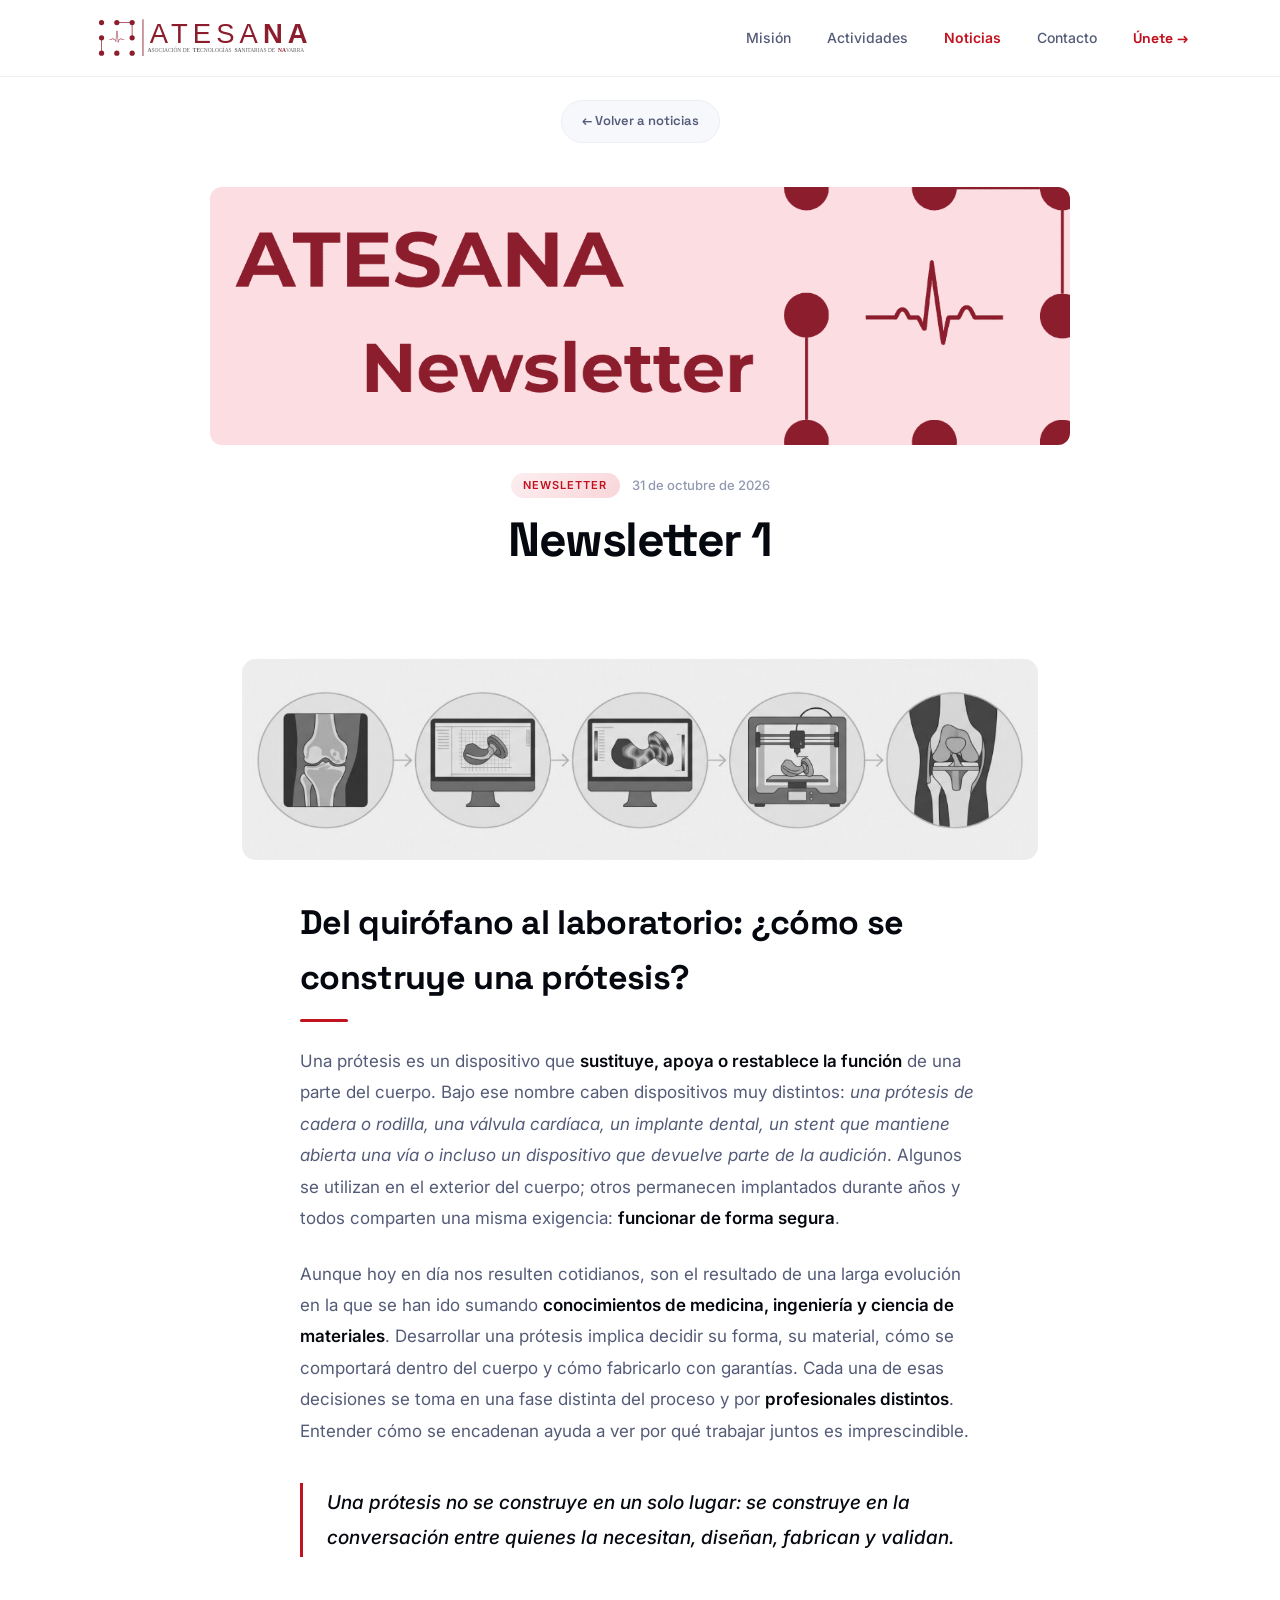
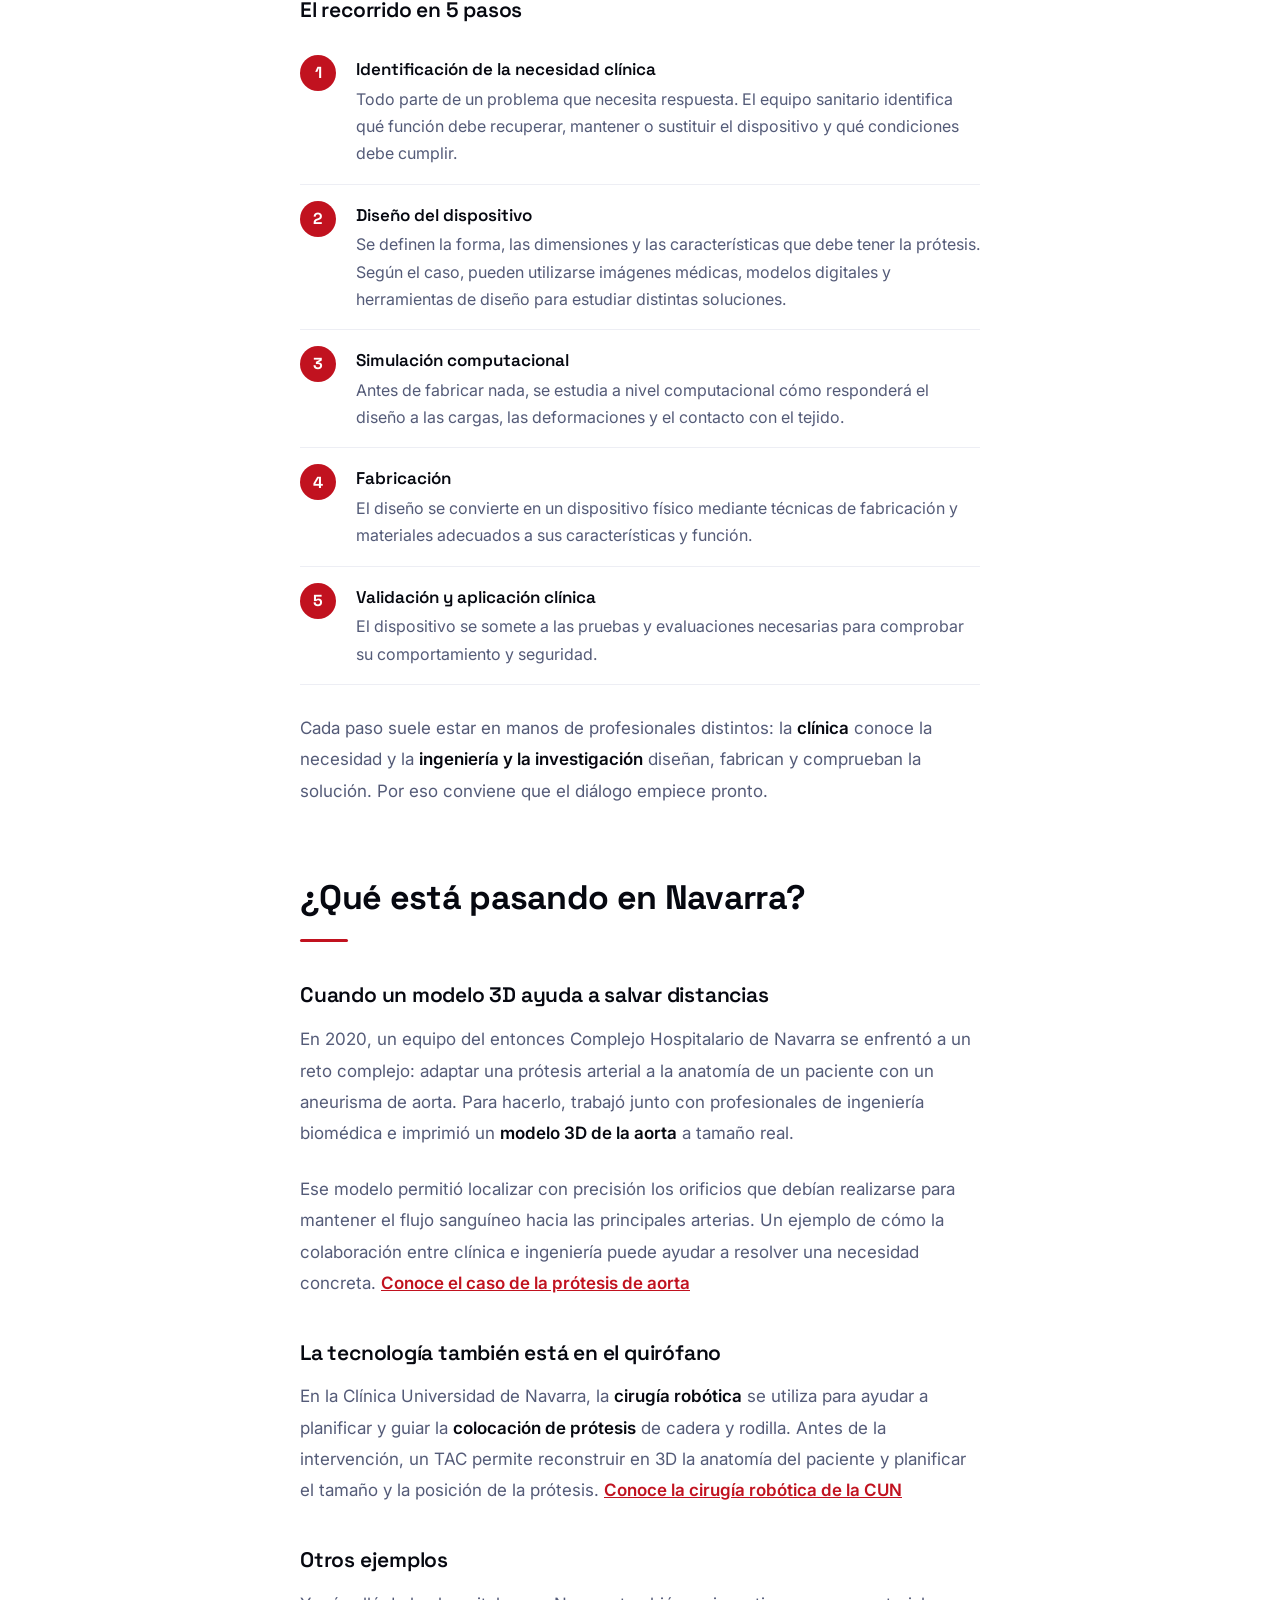
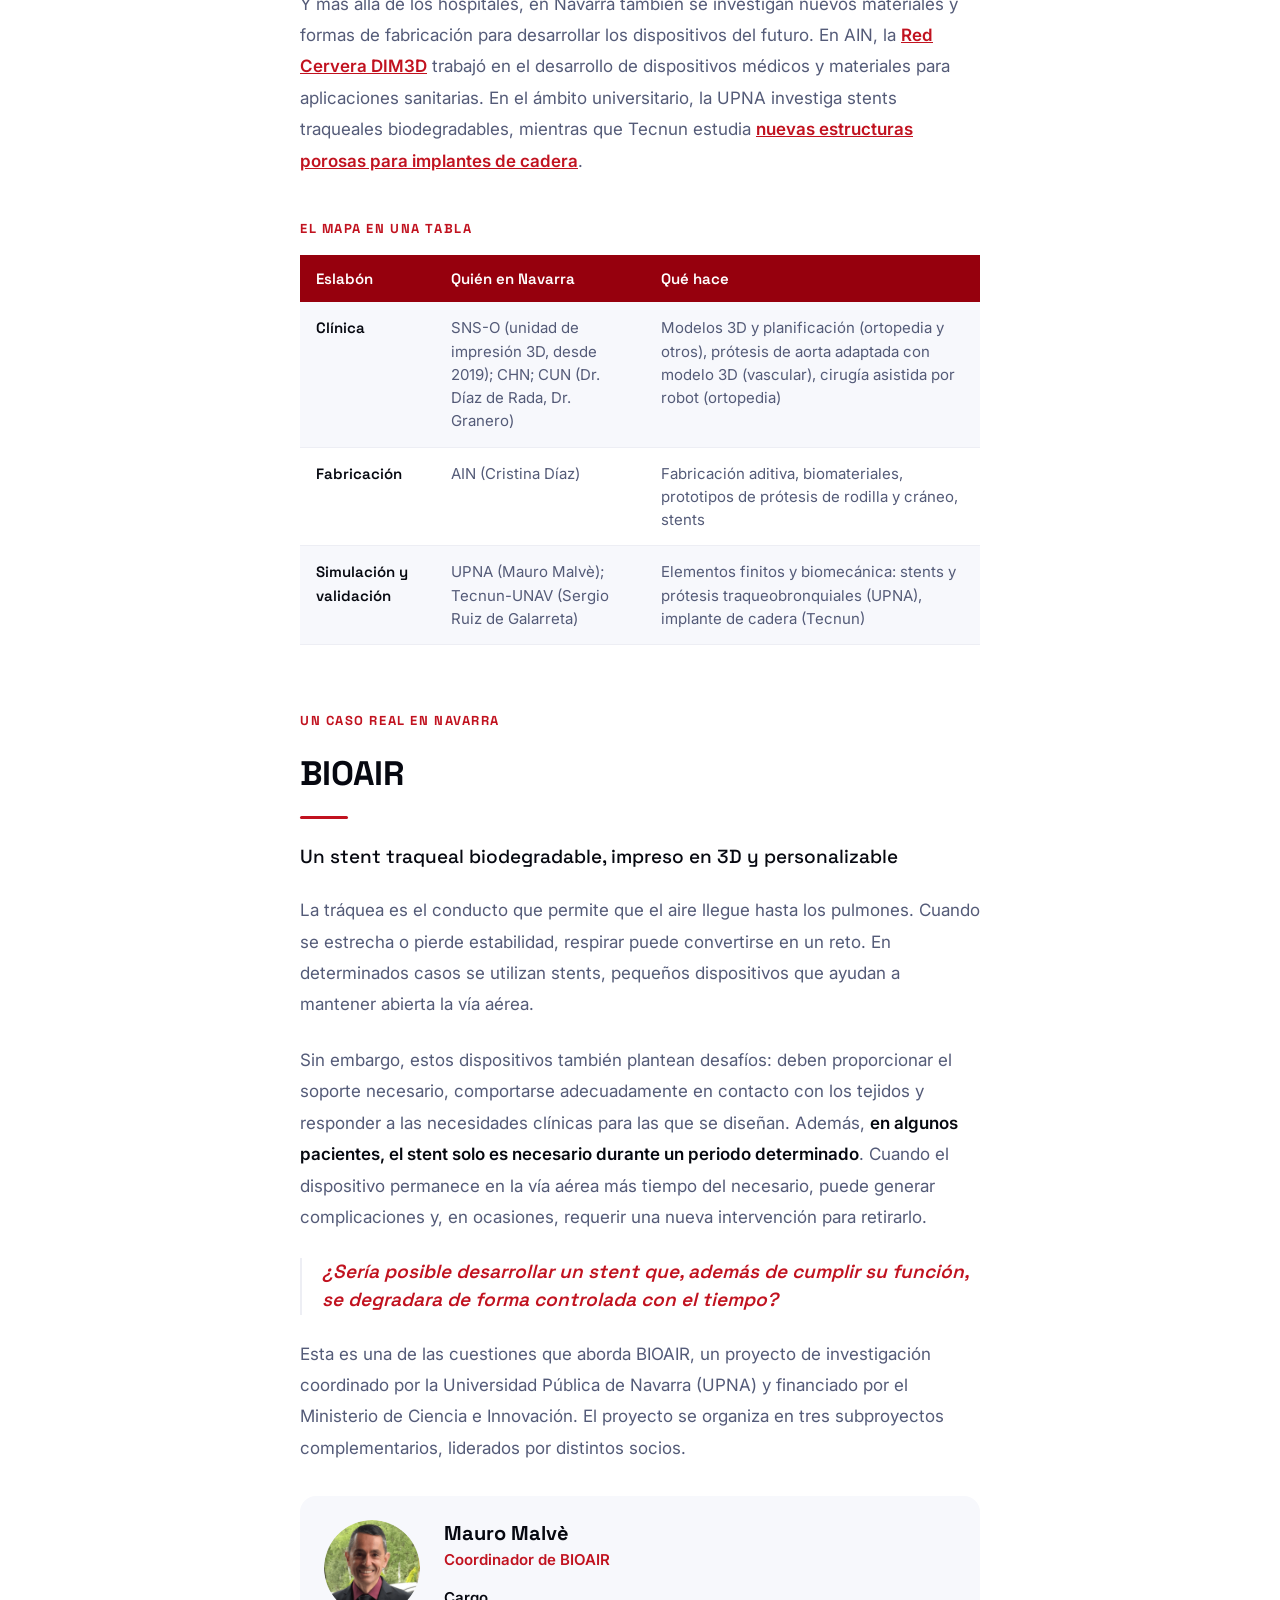
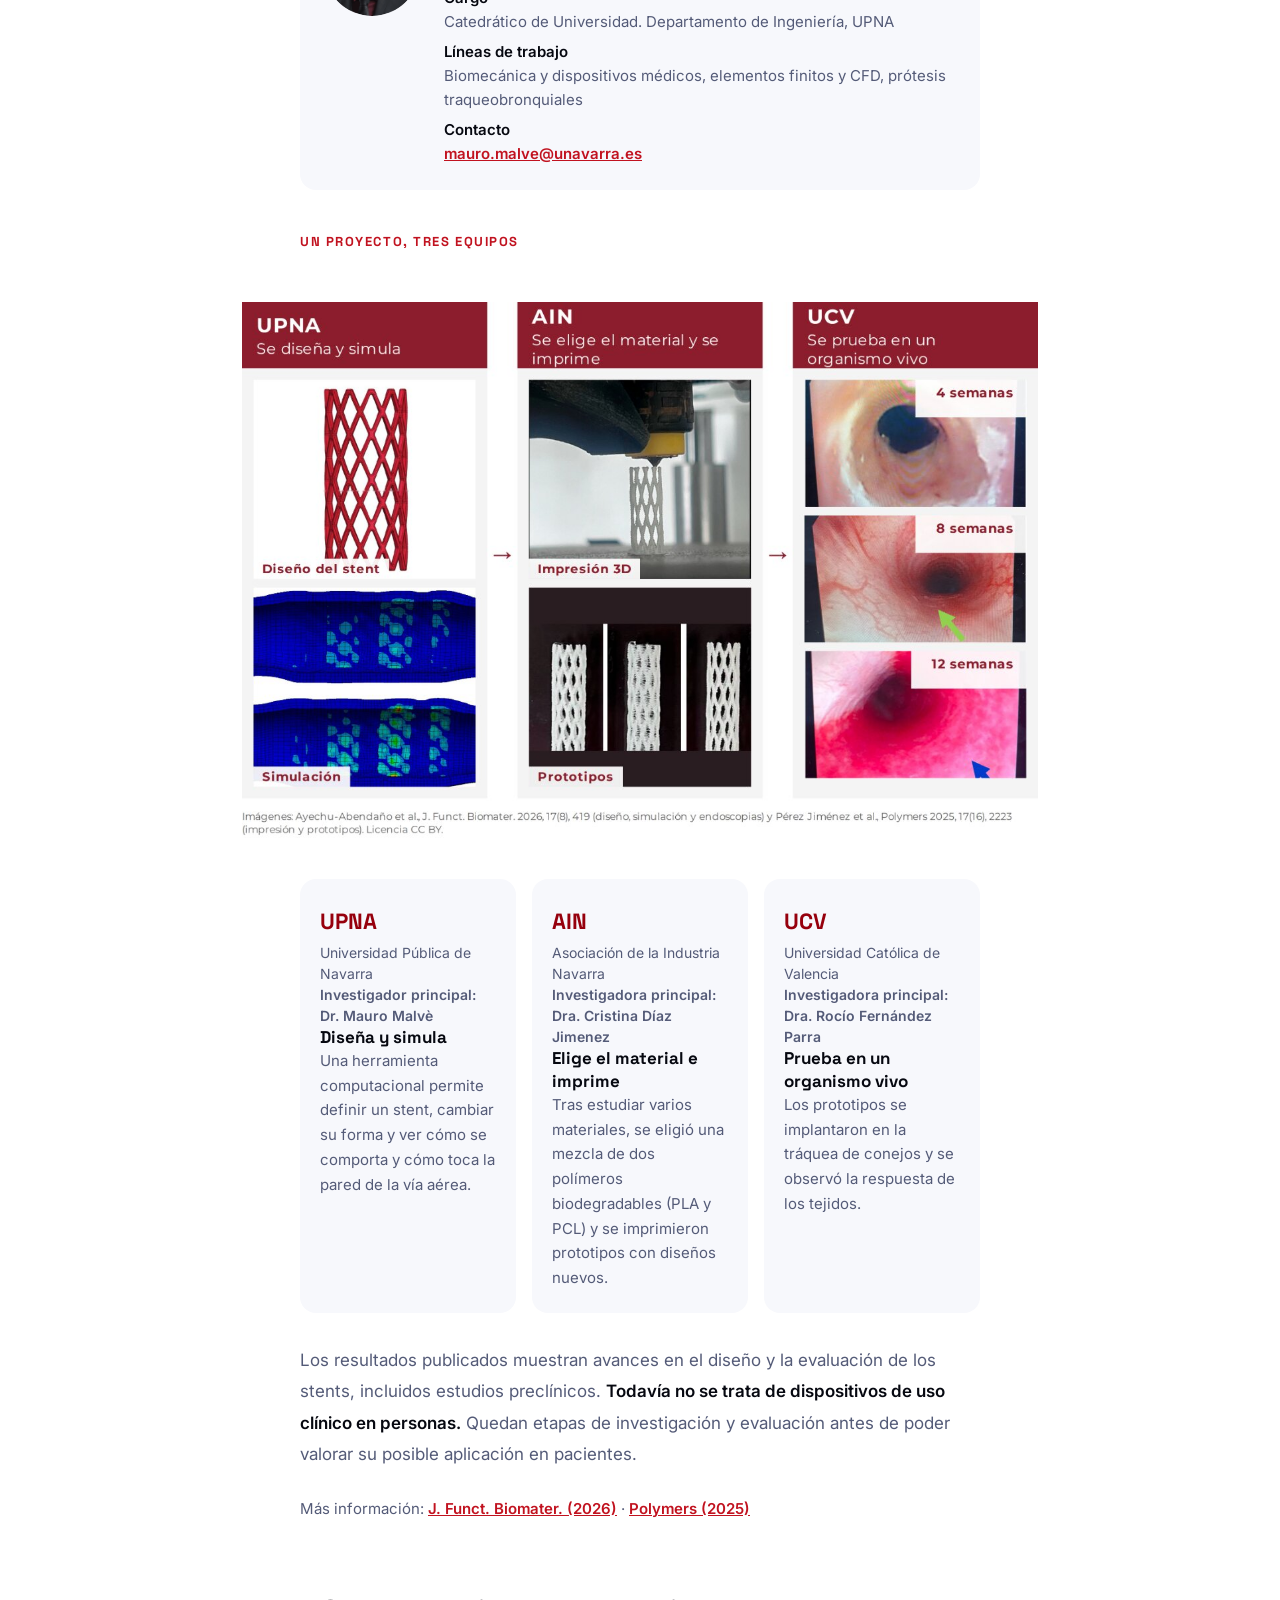
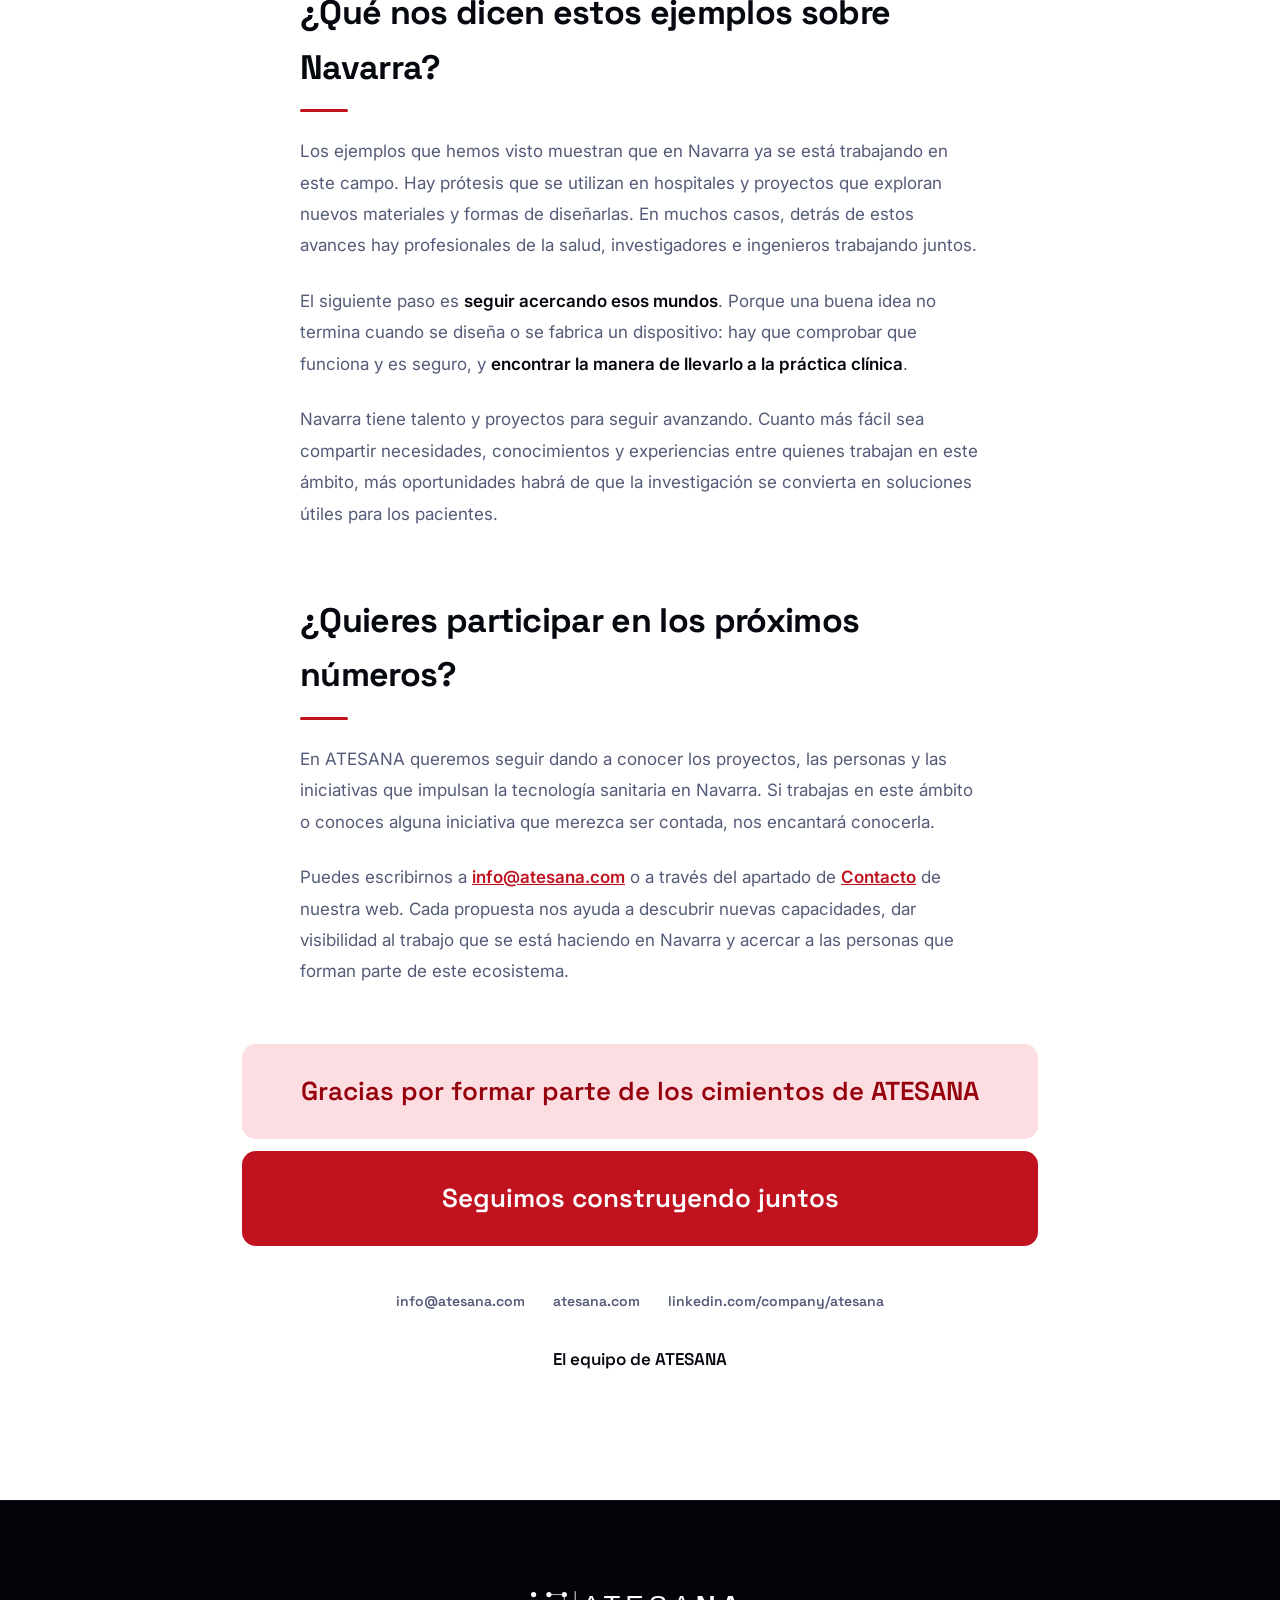
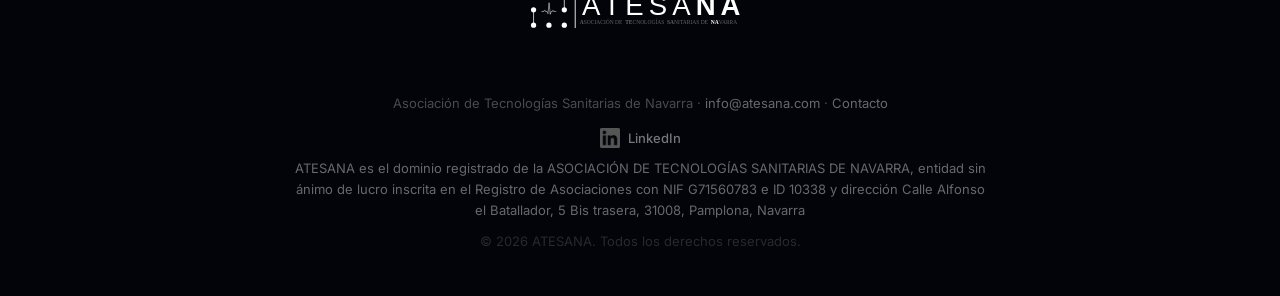
==== noticias/newsletter-1/index.html @ a0d67b40 "Publicar la Newsletter 1 como noticia Maqueta el primer número temático ("Del quirófano al laborator" ====
<!DOCTYPE html>
<html lang="es">
<head>
  <meta charset="UTF-8" />
  <meta name="viewport" content="width=device-width, initial-scale=1.0" />
  <meta name="description" content="Newsletter 1 de ATESANA: del quirófano al laboratorio, cómo se construye una prótesis, qué se está haciendo en Navarra y el caso del proyecto BIOAIR." />
  <title>Newsletter 1 — ATESANA</title>
  <link rel="icon" type="image/svg+xml" href="../../icono.svg" />
  <link rel="stylesheet" href="../../style.css" />
  <link rel="preconnect" href="https://fonts.googleapis.com" />
  <link rel="preconnect" href="https://fonts.gstatic.com" crossorigin />
  <link href="https://fonts.googleapis.com/css2?family=Space+Grotesk:wght@400;500;600;700&family=Inter:wght@400;500&display=swap" rel="stylesheet" />
</head>
<body>

  <!-- NAVBAR -->
  <header class="navbar scrolled" id="navbar">
    <div class="container navbar-inner">
      <a href="../../index.html" class="logo-wrap">
        <img src="../../logo_blanco.svg" alt="ATESANA" class="logo-img logo-white" />
        <img src="../../logo_neutro.svg" alt="ATESANA" class="logo-img logo-dark" />
      </a>
      <nav class="nav-links" id="navLinks">
        <a href="../../index.html#mision">Misión</a>
        <a href="../../index.html#actividades">Actividades</a>
        <a href="../../noticias.html" class="nav-active">Noticias</a>
        <a href="../../contacto.html">Contacto</a>
        <a href="../../index.html#afiliacion" class="btn-nav">Únete →</a>
      </nav>
      <button class="hamburger" id="hamburger" aria-label="Abrir menú">
        <span></span><span></span><span></span>
      </button>
    </div>
  </header>

  <!-- CABECERA -->
  <header class="nl-masthead">
    <div class="container">
      <a href="../../noticias.html" class="article-back reveal">← Volver a noticias</a>
      <img src="cabecera.png" alt="ATESANA Newsletter" class="nl-masthead-img reveal" />
      <div class="article-meta reveal">
        <span class="news-badge">Newsletter</span>
        <span class="article-date">31 de octubre de 2026</span>
      </div>
      <h1 class="nl-title reveal">Newsletter 1</h1>
    </div>
  </header>

  <main class="nl-body">

    <!-- INTRODUCCIÓN -->
    <figure class="nl-figure reveal">
      <img src="recorrido.jpg" alt="Ilustración del recorrido de una prótesis de rodilla: radiografía, diseño, simulación, impresión 3D y prótesis implantada" loading="lazy" />
    </figure>

    <h2 class="nl-h2 reveal">Del quirófano al laboratorio: ¿cómo se construye una prótesis?</h2>
    <p class="reveal">
      Una prótesis es un dispositivo que <strong>sustituye, apoya o restablece la función</strong>
      de una parte del cuerpo. Bajo ese nombre caben dispositivos muy distintos: <em>una prótesis
      de cadera o rodilla, una válvula cardíaca, un implante dental, un stent que mantiene abierta
      una vía o incluso un dispositivo que devuelve parte de la audición</em>. Algunos se utilizan
      en el exterior del cuerpo; otros permanecen implantados durante años y todos comparten una
      misma exigencia: <strong>funcionar de forma segura</strong>.
    </p>
    <p class="reveal">
      Aunque hoy en día nos resulten cotidianos, son el resultado de una larga evolución en la que
      se han ido sumando <strong>conocimientos de medicina, ingeniería y ciencia de
      materiales</strong>. Desarrollar una prótesis implica decidir su forma, su material, cómo se
      comportará dentro del cuerpo y cómo fabricarlo con garantías. Cada una de esas decisiones se
      toma en una fase distinta del proceso y por <strong>profesionales distintos</strong>.
      Entender cómo se encadenan ayuda a ver por qué trabajar juntos es imprescindible.
    </p>
    <blockquote class="reveal">
      <p>
        Una prótesis no se construye en un solo lugar: se construye en la conversación entre
        quienes la necesitan, diseñan, fabrican y validan.
      </p>
    </blockquote>

    <!-- EL RECORRIDO EN 5 PASOS -->
    <h3 class="nl-h3 reveal">El recorrido en 5 pasos</h3>
    <ol class="nl-steps reveal">
      <li>
        <strong>Identificación de la necesidad clínica</strong>
        Todo parte de un problema que necesita respuesta. El equipo sanitario identifica qué
        función debe recuperar, mantener o sustituir el dispositivo y qué condiciones debe cumplir.
      </li>
      <li>
        <strong>Diseño del dispositivo</strong>
        Se definen la forma, las dimensiones y las características que debe tener la prótesis.
        Según el caso, pueden utilizarse imágenes médicas, modelos digitales y herramientas de
        diseño para estudiar distintas soluciones.
      </li>
      <li>
        <strong>Simulación computacional</strong>
        Antes de fabricar nada, se estudia a nivel computacional cómo responderá el diseño a las
        cargas, las deformaciones y el contacto con el tejido.
      </li>
      <li>
        <strong>Fabricación</strong>
        El diseño se convierte en un dispositivo físico mediante técnicas de fabricación y
        materiales adecuados a sus características y función.
      </li>
      <li>
        <strong>Validación y aplicación clínica</strong>
        El dispositivo se somete a las pruebas y evaluaciones necesarias para comprobar su
        comportamiento y seguridad.
      </li>
    </ol>
    <p class="reveal">
      Cada paso suele estar en manos de profesionales distintos: la <strong>clínica</strong> conoce
      la necesidad y la <strong>ingeniería y la investigación</strong> diseñan, fabrican y comprueban
      la solución. Por eso conviene que el diálogo empiece pronto.
    </p>

    <!-- QUÉ ESTÁ PASANDO EN NAVARRA -->
    <h2 class="nl-h2 nl-h2-section reveal">¿Qué está pasando en Navarra?</h2>

    <h3 class="nl-h3 reveal">Cuando un modelo 3D ayuda a salvar distancias</h3>
    <p class="reveal">
      En 2020, un equipo del entonces Complejo Hospitalario de Navarra se enfrentó a un reto
      complejo: adaptar una prótesis arterial a la anatomía de un paciente con un aneurisma de
      aorta. Para hacerlo, trabajó junto con profesionales de ingeniería biomédica e imprimió un
      <strong>modelo 3D de la aorta</strong> a tamaño real.
    </p>
    <p class="reveal">
      Ese modelo permitió localizar con precisión los orificios que debían realizarse para mantener
      el flujo sanguíneo hacia las principales arterias. Un ejemplo de cómo la colaboración entre
      clínica e ingeniería puede ayudar a resolver una necesidad concreta.
      <a href="https://www.navarrainformacion.es/2020/08/11/el-complejo-hospitalario-de-navarra-implanta-con-exito-una-protesis-de-aorta-basada-en-un-modelo-3d/" target="_blank" rel="noopener noreferrer">Conoce el caso de la prótesis de aorta</a>
    </p>

    <h3 class="nl-h3 reveal">La tecnología también está en el quirófano</h3>
    <p class="reveal">
      En la Clínica Universidad de Navarra, la <strong>cirugía robótica</strong> se utiliza para
      ayudar a planificar y guiar la <strong>colocación de prótesis</strong> de cadera y rodilla.
      Antes de la intervención, un TAC permite reconstruir en 3D la anatomía del paciente y
      planificar el tamaño y la posición de la prótesis.
      <a href="https://noticias.cun.es/somos-actualidad/nueva-cirugia-robotica-mejora-seguridad-precision-implantacion-protesis-rodilla-cadera" target="_blank" rel="noopener noreferrer">Conoce la cirugía robótica de la CUN</a>
    </p>

    <h3 class="nl-h3 reveal">Otros ejemplos</h3>
    <p class="reveal">
      Y más allá de los hospitales, en Navarra también se investigan nuevos materiales y formas de
      fabricación para desarrollar los dispositivos del futuro. En AIN, la
      <a href="https://ain.es/archivo-proyectos/red-de-excelencia-en-dispositivos-medicos-invasivos-personalizados-de-ultima-generacion-red-cervera-dim3d/" target="_blank" rel="noopener noreferrer">Red Cervera DIM3D</a>
      trabajó en el desarrollo de dispositivos médicos y materiales para aplicaciones sanitarias.
      En el ámbito universitario, la UPNA investiga stents traqueales biodegradables, mientras que
      Tecnun estudia
      <a href="https://portalcientifico.unav.edu/grupos/22573/detalle" target="_blank" rel="noopener noreferrer">nuevas estructuras porosas para implantes de cadera</a>.
    </p>

    <!-- EL MAPA EN UNA TABLA (era una imagen en el email) -->
    <p class="nl-kicker reveal">El mapa en una tabla</p>
    <div class="nl-table-wrap reveal">
      <table class="nl-table">
        <thead>
          <tr><th>Eslabón</th><th>Quién en Navarra</th><th>Qué hace</th></tr>
        </thead>
        <tbody>
          <tr>
            <th scope="row">Clínica</th>
            <td>SNS-O (unidad de impresión 3D, desde 2019); CHN; CUN (Dr. Díaz de Rada, Dr. Granero)</td>
            <td>Modelos 3D y planificación (ortopedia y otros), prótesis de aorta adaptada con modelo 3D (vascular), cirugía asistida por robot (ortopedia)</td>
          </tr>
          <tr>
            <th scope="row">Fabricación</th>
            <td>AIN (Cristina Díaz)</td>
            <td>Fabricación aditiva, biomateriales, prototipos de prótesis de rodilla y cráneo, stents</td>
          </tr>
          <tr>
            <th scope="row">Simulación y validación</th>
            <td>UPNA (Mauro Malvè); Tecnun-UNAV (Sergio Ruiz de Galarreta)</td>
            <td>Elementos finitos y biomecánica: stents y prótesis traqueobronquiales (UPNA), implante de cadera (Tecnun)</td>
          </tr>
        </tbody>
      </table>
    </div>

    <!-- BIOAIR -->
    <p class="nl-kicker nl-kicker-section reveal">Un caso real en Navarra</p>
    <h2 class="nl-h2 reveal">BIOAIR</h2>
    <p class="nl-lead reveal">Un stent traqueal biodegradable, impreso en 3D y personalizable</p>
    <p class="reveal">
      La tráquea es el conducto que permite que el aire llegue hasta los pulmones. Cuando se
      estrecha o pierde estabilidad, respirar puede convertirse en un reto. En determinados casos
      se utilizan stents, pequeños dispositivos que ayudan a mantener abierta la vía aérea.
    </p>
    <p class="reveal">
      Sin embargo, estos dispositivos también plantean desafíos: deben proporcionar el soporte
      necesario, comportarse adecuadamente en contacto con los tejidos y responder a las
      necesidades clínicas para las que se diseñan. Además, <strong>en algunos pacientes, el stent
      solo es necesario durante un periodo determinado</strong>. Cuando el dispositivo permanece en
      la vía aérea más tiempo del necesario, puede generar complicaciones y, en ocasiones, requerir
      una nueva intervención para retirarlo.
    </p>
    <p class="nl-question reveal">¿Sería posible desarrollar un stent que, además de cumplir su función, se degradara de forma controlada con el tiempo?</p>
    <p class="reveal">
      Esta es una de las cuestiones que aborda BIOAIR, un proyecto de investigación coordinado por
      la Universidad Pública de Navarra (UPNA) y financiado por el Ministerio de Ciencia e
      Innovación. El proyecto se organiza en tres subproyectos complementarios, liderados por
      distintos socios.
    </p>

    <div class="nl-profile reveal">
      <img src="mauro-malve.png" alt="Mauro Malvè" class="nl-profile-img" loading="lazy" />
      <div>
        <p class="nl-profile-name">Mauro Malvè</p>
        <p class="nl-profile-role">Coordinador de BIOAIR</p>
        <dl class="nl-profile-data">
          <dt>Cargo</dt>
          <dd>Catedrático de Universidad. Departamento de Ingeniería, UPNA</dd>
          <dt>Líneas de trabajo</dt>
          <dd>Biomecánica y dispositivos médicos, elementos finitos y CFD, prótesis traqueobronquiales</dd>
          <dt>Contacto</dt>
          <dd><a href="mailto:mauro.malve@unavarra.es">mauro.malve@unavarra.es</a></dd>
        </dl>
      </div>
    </div>

    <p class="nl-kicker reveal">Un proyecto, tres equipos</p>
    <figure class="nl-figure nl-figure-plain reveal">
      <img src="bioair.jpg" alt="Las tres fases de BIOAIR: la UPNA diseña y simula el stent, AIN elige el material y lo imprime en 3D, y la UCV lo prueba en un organismo vivo con endoscopias a las 4, 8 y 12 semanas" loading="lazy" />
    </figure>

    <!-- Las tres tarjetas eran una imagen en el email -->
    <div class="nl-teams reveal">
      <div class="nl-team">
        <p class="nl-team-org">UPNA</p>
        <p class="nl-team-name">Universidad Pública de Navarra</p>
        <p class="nl-team-lead">Investigador principal: Dr. Mauro Malvè</p>
        <p class="nl-team-title">Diseña y simula</p>
        <p class="nl-team-text">Una herramienta computacional permite definir un stent, cambiar su forma y ver cómo se comporta y cómo toca la pared de la vía aérea.</p>
      </div>
      <div class="nl-team">
        <p class="nl-team-org">AIN</p>
        <p class="nl-team-name">Asociación de la Industria Navarra</p>
        <p class="nl-team-lead">Investigadora principal: Dra. Cristina Díaz Jimenez</p>
        <p class="nl-team-title">Elige el material e imprime</p>
        <p class="nl-team-text">Tras estudiar varios materiales, se eligió una mezcla de dos polímeros biodegradables (PLA y PCL) y se imprimieron prototipos con diseños nuevos.</p>
      </div>
      <div class="nl-team">
        <p class="nl-team-org">UCV</p>
        <p class="nl-team-name">Universidad Católica de Valencia</p>
        <p class="nl-team-lead">Investigadora principal: Dra. Rocío Fernández Parra</p>
        <p class="nl-team-title">Prueba en un organismo vivo</p>
        <p class="nl-team-text">Los prototipos se implantaron en la tráquea de conejos y se observó la respuesta de los tejidos.</p>
      </div>
    </div>

    <p class="reveal">
      Los resultados publicados muestran avances en el diseño y la evaluación de los stents,
      incluidos estudios preclínicos. <strong>Todavía no se trata de dispositivos de uso clínico en
      personas.</strong> Quedan etapas de investigación y evaluación antes de poder valorar su
      posible aplicación en pacientes.
    </p>
    <p class="nl-note reveal">
      Más información:
      <a href="https://doi.org/10.3390/jfb17080419" target="_blank" rel="noopener noreferrer">J. Funct. Biomater. (2026)</a> ·
      <a href="https://doi.org/10.3390/polym17162223" target="_blank" rel="noopener noreferrer">Polymers (2025)</a>
    </p>

    <!-- CIERRE -->
    <h2 class="nl-h2 nl-h2-section reveal">¿Qué nos dicen estos ejemplos sobre Navarra?</h2>
    <p class="reveal">
      Los ejemplos que hemos visto muestran que en Navarra ya se está trabajando en este campo. Hay
      prótesis que se utilizan en hospitales y proyectos que exploran nuevos materiales y formas de
      diseñarlas. En muchos casos, detrás de estos avances hay profesionales de la salud,
      investigadores e ingenieros trabajando juntos.
    </p>
    <p class="reveal">
      El siguiente paso es <strong>seguir acercando esos mundos</strong>. Porque una buena idea no
      termina cuando se diseña o se fabrica un dispositivo: hay que comprobar que funciona y es
      seguro, y <strong>encontrar la manera de llevarlo a la práctica clínica</strong>.
    </p>
    <p class="reveal">
      Navarra tiene talento y proyectos para seguir avanzando. Cuanto más fácil sea compartir
      necesidades, conocimientos y experiencias entre quienes trabajan en este ámbito, más
      oportunidades habrá de que la investigación se convierta en soluciones útiles para los
      pacientes.
    </p>

    <h2 class="nl-h2 nl-h2-section reveal">¿Quieres participar en los próximos números?</h2>
    <p class="reveal">
      En ATESANA queremos seguir dando a conocer los proyectos, las personas y las iniciativas que
      impulsan la tecnología sanitaria en Navarra. Si trabajas en este ámbito o conoces alguna
      iniciativa que merezca ser contada, nos encantará conocerla.
    </p>
    <p class="reveal">
      Puedes escribirnos a <a href="mailto:info@atesana.com">info@atesana.com</a> o a través del
      apartado de <a href="../../contacto.html">Contacto</a> de nuestra web. Cada propuesta nos
      ayuda a descubrir nuevas capacidades, dar visibilidad al trabajo que se está haciendo en
      Navarra y acercar a las personas que forman parte de este ecosistema.
    </p>

    <!-- FRANJAS -->
    <div class="nl-band nl-band-soft reveal">
      <p>Gracias por formar parte de los cimientos de ATESANA</p>
    </div>
    <div class="nl-band nl-band-strong reveal">
      <p>Seguimos construyendo juntos</p>
    </div>

    <div class="nl-contact reveal">
      <a href="mailto:info@atesana.com">info@atesana.com</a>
      <a href="../../index.html">atesana.com</a>
      <a href="https://www.linkedin.com/company/atesana/" target="_blank" rel="noopener noreferrer">linkedin.com/company/atesana</a>
    </div>

    <p class="article-signature reveal">El equipo de ATESANA</p>

  </main>

  <!-- FOOTER -->
  <footer class="footer">
    <div class="container footer-inner">
      <img src="../../logo_blanco.svg" alt="ATESANA" class="footer-logo-img" />
      <p>Asociación de Tecnologías Sanitarias de Navarra · <a href="mailto:info@atesana.com">info@atesana.com</a> · <a href="../../contacto.html">Contacto</a></p>
      <a href="https://www.linkedin.com/company/atesana/" target="_blank" rel="noopener noreferrer" class="linkedin-link linkedin-link-footer">
        <img src="../../gray.png" alt="LinkedIn" class="linkedin-logo-img" width="20" height="20" style="width:20px;height:20px;object-fit:contain;flex-shrink:0;" />
        LinkedIn
      </a>
      <p class="footer-legal">ATESANA es el dominio registrado de la ASOCIACIÓN DE TECNOLOGÍAS SANITARIAS DE NAVARRA, entidad sin ánimo de lucro inscrita en el Registro de Asociaciones con NIF G71560783 e ID 10338 y dirección Calle Alfonso el Batallador, 5 Bis trasera, 31008, Pamplona, Navarra</p>
      <p class="footer-copy">© 2026 ATESANA. Todos los derechos reservados.</p>
    </div>
  </footer>

  <script>
    const navbar = document.getElementById('navbar');
    window.addEventListener('scroll', () => {
      navbar.classList.toggle('scrolled', window.scrollY > 60);
      if (window.scrollY <= 60) navbar.classList.add('scrolled');
    });

    const hamburger = document.getElementById('hamburger');
    const navLinks = document.getElementById('navLinks');
    hamburger.addEventListener('click', () => {
      navLinks.classList.toggle('open');
      hamburger.classList.toggle('active');
    });
    navLinks.querySelectorAll('a').forEach(link => {
      link.addEventListener('click', () => {
        navLinks.classList.remove('open');
        hamburger.classList.remove('active');
      });
    });

    const revealObserver = new IntersectionObserver((entries) => {
      entries.forEach(e => { if (e.isIntersecting) e.target.classList.add('visible'); });
    }, { threshold: 0.1 });
    document.querySelectorAll('.reveal').forEach(el => revealObserver.observe(el));
  </script>

</body>
</html>
---- style.css ----
/* ===== Reset ===== */
*, *::before, *::after { box-sizing: border-box; margin: 0; padding: 0; }

:root {
  --blue:      #C1121F;
  --blue-lt:   #FF4558;
  --blue-dk:   #96000D;
  --black:     #060810;
  --gray-50:   #F7F8FC;
  --gray-100:  #EDEEF4;
  --gray-400:  #9299B0;
  --gray-600:  #545B78;
  --white:     #FFFFFF;
  --radius:    16px;
  --font-head: 'Space Grotesk', sans-serif;
  --font-body: 'Inter', sans-serif;
}

html { scroll-behavior: smooth; }
body {
  font-family: var(--font-body);
  color: var(--black);
  background: var(--white);
  line-height: 1.6;
  overflow-x: hidden;
}
.container { max-width: 1160px; margin: 0 auto; padding: 0 32px; }

/* ===== Scroll Reveal ===== */
.reveal {
  opacity: 0;
  transform: translateY(32px);
  transition: opacity .75s cubic-bezier(.16,1,.3,1), transform .75s cubic-bezier(.16,1,.3,1);
}
.reveal.visible { opacity: 1; transform: none; }
.reveal-delay-1 { transition-delay: .12s; }
.reveal-delay-2 { transition-delay: .24s; }
.reveal-delay-3 { transition-delay: .36s; }

/* ===== Buttons ===== */
.btn {
  display: inline-block;
  padding: 15px 34px;
  border-radius: 100px;
  font-family: var(--font-head);
  font-weight: 600;
  font-size: 15px;
  text-decoration: none;
  cursor: pointer;
  transition: all .22s ease;
  white-space: nowrap;
}
.btn-primary {
  background: var(--blue);
  color: var(--white);
  box-shadow: 0 4px 24px rgba(193,18,31,.35);
}
.btn-primary:hover {
  background: var(--blue-dk);
  transform: translateY(-2px);
  box-shadow: 0 8px 32px rgba(193,18,31,.45);
}
.btn-outline-white {
  background: rgba(255,255,255,.12);
  color: var(--white);
  border: 1.5px solid rgba(255,255,255,.3);
  backdrop-filter: blur(8px);
}
.btn-outline-white:hover { background: rgba(255,255,255,.22); transform: translateY(-2px); }
.btn-white {
  background: var(--white);
  color: var(--blue);
  font-size: 17px;
  padding: 18px 44px;
  box-shadow: 0 4px 32px rgba(0,0,0,.15);
}
.btn-white:hover { transform: translateY(-2px); box-shadow: 0 10px 44px rgba(0,0,0,.2); }

/* ===== Navbar ===== */
.navbar {
  position: fixed;
  top: 0; left: 0; right: 0;
  z-index: 100;
  transition: background .35s, box-shadow .35s;
}
.navbar.scrolled {
  background: rgba(255,255,255,.94);
  backdrop-filter: blur(20px);
  box-shadow: 0 1px 0 var(--gray-100);
}
.navbar-inner {
  display: flex;
  align-items: center;
  justify-content: space-between;
  height: 76px;
}

/* Logo con símbolo + nombre + subtítulo */
.logo-wrap {
  display: flex;
  align-items: center;
  gap: 10px;
  text-decoration: none;
}
.logo-symbol {
  color: var(--blue);
  display: flex;
  align-items: center;
  justify-content: center;
  background: rgba(0,87,255,.12);
  border-radius: 8px;
  width: 36px; height: 36px;
  flex-shrink: 0;
  transition: background .3s;
}
.navbar.scrolled .logo-symbol { background: rgba(0,87,255,.1); }
.logo-img {
  height: 130px;
  width: auto;
  object-fit: contain;
  transition: opacity .3s;
}
.logo-white { display: block; }
.logo-dark  { display: none; }
.navbar.scrolled .logo-white { display: none; }
.navbar.scrolled .logo-dark  { display: block; }
.logo-text {
  display: flex;
  flex-direction: column;
  gap: 1px;
}
.logo-name {
  font-family: var(--font-head);
  font-size: 17px;
  font-weight: 700;
  color: var(--white);
  letter-spacing: .08em;
  line-height: 1;
  transition: color .3s;
}
.logo-sub {
  font-family: var(--font-body);
  font-size: 10px;
  font-weight: 400;
  color: rgba(255,255,255,.5);
  letter-spacing: .04em;
  line-height: 1;
  transition: color .3s;
}
.logo-sub b {
  font-weight: 700;
  color: var(--blue-lt);
}
.navbar.scrolled .logo-name { color: var(--black); }
.navbar.scrolled .logo-sub { color: var(--gray-400); }
.navbar.scrolled .logo-sub b { color: var(--blue); }

.nav-links { display: flex; align-items: center; gap: 36px; }
.nav-links a {
  font-size: 14px;
  font-weight: 500;
  color: rgba(255,255,255,.8);
  text-decoration: none;
  transition: color .2s;
}
.nav-links a:hover { color: var(--white); }
.navbar.scrolled .nav-links a { color: var(--gray-600); }
.navbar.scrolled .nav-links a:hover { color: var(--black); }
.btn-nav { color: rgba(255,255,255,.9) !important; font-weight: 700 !important; font-family: var(--font-head) !important; }
.navbar.scrolled .btn-nav { color: var(--blue) !important; }

.hamburger {
  display: none; flex-direction: column; gap: 5px;
  background: none; border: none; cursor: pointer; padding: 4px;
}
.hamburger span {
  display: block; width: 22px; height: 2px;
  background: var(--white); border-radius: 2px; transition: all .25s;
}
.navbar.scrolled .hamburger span { background: var(--black); }
.hamburger.active span:nth-child(1) { transform: translateY(7px) rotate(45deg); }
.hamburger.active span:nth-child(2) { opacity: 0; }
.hamburger.active span:nth-child(3) { transform: translateY(-7px) rotate(-45deg); }

/* ===== HERO ===== */
.hero {
  position: relative;
  height: 100vh;
  min-height: 600px;
  display: flex;
  align-items: center;
  justify-content: center;
  overflow: hidden;
  text-align: center;
  background: #0d0405; /* fallback si el vídeo no carga */
  padding-top: 136px;  /* navbar + margen superior */
  padding-bottom: 120px; /* respiro antes del ticker */
}

/* Video background */
.hero-video-wrap {
  position: absolute;
  inset: 0;
  z-index: 0;
}
.hero-video {
  width: 100%; height: 100%;
  object-fit: cover;
  object-position: center;
}

/* Overlay fuera del wrapper del vídeo, siempre visible */
.hero-overlay {
  position: absolute;
  inset: 0;
  z-index: 1;
  background: linear-gradient(
    180deg,
    rgba(10,4,6,.72) 0%,
    rgba(10,4,6,.55) 50%,
    rgba(10,4,6,.80) 100%
  );
}

/* ECG line decoration */
.hero-ecg-line {
  position: absolute;
  bottom: 80px; left: 0; right: 0;
  z-index: 3;
  height: 80px;
  opacity: .45;
}
.hero-ecg-line svg { width: 100%; height: 100%; }
.ecg-line {
  fill: none;
  stroke: #FF4558;
  stroke-width: 2;
  stroke-linecap: round;
  stroke-linejoin: round;
  filter: drop-shadow(0 0 6px rgba(255,69,88,.8));
}

/* Hero content */
.hero-content {
  position: relative;
  z-index: 4;
  max-width: 860px;
  padding-top: 0;
  padding-bottom: 0;
}
.hero-eyebrow {
  display: inline-block;
  font-size: 11px;
  font-weight: 600;
  letter-spacing: .18em;
  text-transform: uppercase;
  color: rgba(255,255,255,.55);
  margin-bottom: 16px;
}
.hero-title {
  font-family: var(--font-head);
  font-size: clamp(40px, 6vw, 72px);
  font-weight: 700;
  line-height: 1.05;
  letter-spacing: -.03em;
  color: var(--white);
  margin-bottom: 28px;
  display: flex;
  flex-direction: column;
  gap: 4px;
}
.hero-title .line { display: block; }
.hero-title .line-typewriter {
  display: block;
  min-height: 1.05em;
  white-space: nowrap;
}
.hero-title em {
  font-style: normal;
  background: linear-gradient(90deg, #96000D 0%, #C1121F 25%, #FF6B75 50%, #FFB3B8 65%, #C1121F 85%, #96000D 100%);
  -webkit-background-clip: text;
  -webkit-text-fill-color: transparent;
  background-clip: text;
}
.cursor {
  display: inline-block;
  color: #FF4558;
  animation: blink .7s step-end infinite;
  font-weight: 300;
}
@keyframes blink { 0%,100% { opacity: 1; } 50% { opacity: 0; } }

.hero-sub {
  font-size: 18px;
  color: rgba(255,255,255,.65);
  max-width: 560px;
  margin: 0 auto 24px;
  line-height: 1.75;
}
.hero-ctas { display: flex; gap: 16px; justify-content: center; flex-wrap: wrap; }

/* Scroll hint */
.hero-scroll-hint {
  position: absolute;
  bottom: 28px; left: 50%;
  transform: translateX(-50%);
  z-index: 4;
  display: flex;
  flex-direction: column;
  align-items: center;
  gap: 8px;
  color: rgba(255,255,255,.35);
  font-size: 10px;
  font-weight: 600;
  letter-spacing: .15em;
  text-transform: uppercase;
}
.scroll-line {
  width: 1px; height: 40px;
  background: linear-gradient(to bottom, rgba(255,255,255,.35), transparent);
  animation: scrollPulse 2s ease-in-out infinite;
}
@keyframes scrollPulse {
  0%,100% { opacity: .4; transform: scaleY(1); }
  50%      { opacity: 1; transform: scaleY(1.2); }
}

/* ===== Ticker ===== */
.ticker {
  background: var(--black);
  padding: 14px 0;
  overflow: hidden;
  border-top: 1px solid rgba(255,255,255,.06);
  border-bottom: 1px solid rgba(255,255,255,.06);
}
.ticker-track {
  display: flex;
  gap: 32px;
  width: max-content;
  animation: ticker 30s linear infinite;
  white-space: nowrap;
}
.ticker-track span {
  font-family: var(--font-head);
  font-size: 13px;
  font-weight: 500;
  color: rgba(255,255,255,.45);
  letter-spacing: .06em;
  text-transform: uppercase;
}
.ticker-dot {
  color: var(--blue) !important;
  font-weight: 700 !important;
}
@keyframes ticker {
  from { transform: translateX(0); }
  to   { transform: translateX(-50%); }
}

/* ===== Stats ===== */
.stats {
  background: var(--black);
  padding: 72px 0;
}
.stats-inner {
  display: flex;
  align-items: center;
  justify-content: center;
}
.stat { flex: 1; text-align: center; padding: 0 40px; }
.stat-num {
  display: block;
  font-family: var(--font-head);
  font-size: clamp(44px, 5vw, 68px);
  font-weight: 700;
  letter-spacing: -.02em;
  line-height: 1;
  margin-bottom: 10px;
  background: linear-gradient(90deg, var(--white), rgba(255,255,255,.6));
  -webkit-background-clip: text;
  -webkit-text-fill-color: transparent;
  background-clip: text;
}
.stat-label {
  font-size: 13px;
  color: var(--gray-400);
  font-weight: 500;
  letter-spacing: .04em;
}
.stat-divider { width: 1px; height: 64px; background: rgba(255,255,255,.08); flex-shrink: 0; }

/* ===== Misión ===== */
.mision { padding: 130px 0 70px; background: var(--white); }
.mision-inner { max-width: 920px; text-align: center; }
.mision-tag {
  display: inline-block;
  background: var(--gray-50);
  color: var(--gray-600);
  font-size: 11px;
  font-weight: 600;
  letter-spacing: .12em;
  text-transform: uppercase;
  padding: 6px 16px;
  border-radius: 100px;
  border: 1px solid var(--gray-100);
  margin-bottom: 32px;
}
.mision-title {
  font-family: var(--font-head);
  font-size: clamp(36px, 4.5vw, 62px);
  font-weight: 700;
  line-height: 1.1;
  letter-spacing: -.025em;
  margin-bottom: 52px;
}
.gradient-text {
  background: linear-gradient(90deg, var(--blue), var(--blue-lt));
  -webkit-background-clip: text;
  -webkit-text-fill-color: transparent;
  background-clip: text;
}
.mision-cols { display: flex; flex-direction: column; gap: 24px; max-width: 720px; margin: 0 auto; }
.mision-cols p { font-size: 17px; color: var(--gray-600); line-height: 1.85; text-align: left; }
.mision-cols p:first-child { font-size: 20px; font-weight: 600; color: var(--gray-900); }

/* ===== Beneficios ===== */
.beneficios { padding: 70px 0 80px; background: var(--gray-50); position: relative; overflow: hidden; }
.eyebrow {
  display: inline-block;
  font-size: 11px;
  font-weight: 600;
  letter-spacing: .14em;
  text-transform: uppercase;
  color: var(--blue);
  margin-bottom: 16px;
}
.section-head { margin-bottom: 64px; }
.section-head h2 {
  font-family: var(--font-head);
  font-size: clamp(32px, 4vw, 52px);
  font-weight: 700;
  letter-spacing: -.025em;
  line-height: 1.15;
  margin-top: 12px;
}
.cards { display: grid; grid-template-columns: repeat(2, 1fr); gap: 24px; }
.card {
  background: var(--white);
  border: 1px solid var(--gray-100);
  border-radius: var(--radius);
  padding: 44px 40px;
  transition: transform .3s ease, box-shadow .3s ease, border-color .3s ease;
  cursor: default;
}
.card:hover {
  transform: translateY(-8px);
  box-shadow: 0 20px 60px rgba(0,0,0,.09);
  border-color: rgba(0,87,255,.18);
}
.card-icon {
  width: 56px; height: 56px;
  background: linear-gradient(135deg, #FCEEF0, #F9D6D9);
  border-radius: 14px;
  display: flex;
  align-items: center;
  justify-content: center;
  color: var(--blue);
  margin-bottom: 28px;
  transition: transform .3s ease;
}
.card:hover .card-icon { transform: scale(1.1); }
.card h3 {
  font-family: var(--font-head);
  font-size: 20px;
  font-weight: 700;
  margin-bottom: 12px;
  letter-spacing: -.01em;
}
.card p { font-size: 15px; color: var(--gray-600); line-height: 1.75; }

/* ===== CTA ===== */
.cta-section {
  position: relative;
  background: var(--black);
  padding: 80px 0 80px;
  overflow: hidden;
  text-align: center;
}
.cta-deco { position: absolute; inset: 0; pointer-events: none; }
.cta-blob {
  position: absolute;
  width: 800px; height: 800px;
  border-radius: 50%;
  background: radial-gradient(circle, rgba(193,18,31,.3), transparent 65%);
  top: 50%; left: 50%;
  transform: translate(-50%, -50%);
  filter: blur(40px);
}
.cta-inner { position: relative; z-index: 1; max-width: 680px; margin: 0 auto; }
.eyebrow-white { color: rgba(255,255,255,.4) !important; margin-bottom: 20px; }
.cta-inner h2 {
  font-family: var(--font-head);
  font-size: clamp(40px, 5.5vw, 72px);
  font-weight: 700;
  color: var(--white);
  letter-spacing: -.03em;
  line-height: 1.08;
  margin-bottom: 24px;
}
.cta-inner p {
  font-size: 18px;
  color: rgba(255,255,255,.55);
  max-width: 520px;
  margin: 0 auto 52px;
  line-height: 1.75;
}
.cta-note {
  margin-top: 22px;
  font-size: 12px;
  color: rgba(255,255,255,.28);
  letter-spacing: .06em;
  text-transform: uppercase;
}

/* ===== Footer ===== */
.footer {
  background: #03040A;
  padding: 44px 0;
  text-align: center;
  border-top: 1px solid rgba(255,255,255,.05);
}
.footer-inner { display: flex; flex-direction: column; align-items: center; gap: 10px; }
.footer-logo-img { height: 130px; width: auto; margin-bottom: 8px; }
.footer-logo-wrap {
  display: flex; align-items: center; gap: 8px; margin-bottom: 4px;
}
.footer-logo-symbol {
  color: var(--blue);
  display: flex; align-items: center; justify-content: center;
  background: rgba(0,87,255,.15);
  border-radius: 6px;
  width: 28px; height: 28px;
}
.footer-logo-name {
  font-family: var(--font-head);
  font-size: 16px;
  font-weight: 700;
  color: rgba(255,255,255,.85);
  letter-spacing: .08em;
}
.footer p { font-size: 13px; color: rgba(255,255,255,.28); }
.footer p a { color: rgba(255,255,255,.4); text-decoration: none; }
.footer p a:hover { color: rgba(255,255,255,.75); }
.footer-copy { font-size: 12px; color: rgba(255,255,255,.15) !important; }
.footer-legal {
  font-size: 12px;
  color: rgba(255,255,255,.4) !important;
  max-width: 700px;
  line-height: 1.6;
}
.linkedin-link {
  display: inline-flex;
  align-items: center;
  gap: 8px;
  color: rgba(255,255,255,.45);
  text-decoration: none;
  font-size: 13px;
  font-weight: 500;
  transition: color .2s;
}
.linkedin-link:hover { color: var(--white); }
.linkedin-link-footer { margin-top: 4px; }
.linkedin-logo-img { width: 20px; height: 20px; object-fit: contain; display: block; flex-shrink: 0; }

/* ===== Article page ===== */
.article-header {
  padding: 108px 0 48px;
  background: var(--white);
  text-align: center;
  border-bottom: 1px solid var(--gray-100);
}
.article-back {
  display: inline-flex;
  align-items: center;
  gap: 8px;
  font-family: var(--font-head);
  font-size: 13px;
  font-weight: 600;
  color: var(--gray-600);
  text-decoration: none;
  margin-bottom: 36px;
  padding: 10px 20px;
  border-radius: 100px;
  border: 1.5px solid var(--gray-100);
  background: var(--gray-50);
  transition: all .2s;
}
.article-back:hover {
  background: var(--gray-100);
  color: var(--black);
  border-color: var(--gray-400);
  transform: translateX(-3px);
}
.article-meta {
  display: flex;
  align-items: center;
  justify-content: center;
  gap: 12px;
  margin-bottom: 16px;
}
.article-meta .news-badge { margin-bottom: 0; }
.article-date {
  font-size: 13px;
  color: var(--gray-400);
  font-weight: 500;
}
.article-title {
  font-family: var(--font-head);
  font-size: clamp(26px, 3.5vw, 44px);
  font-weight: 700;
  letter-spacing: -.025em;
  line-height: 1.15;
  max-width: 760px;
  margin: 0 auto;
}
.article-hero-img {
  display: block;
  width: 100%;
  max-width: 640px;
  height: auto;
  margin: 32px auto 0;
  border-radius: 12px;
}
.article-body {
  max-width: 680px;
  margin: 0 auto;
  padding: 56px 32px 100px;
}
.article-body p {
  font-size: 17px;
  color: var(--gray-600);
  line-height: 1.85;
  margin-bottom: 24px;
}
.article-body blockquote {
  border-left: 3px solid var(--blue);
  padding: 2px 0 2px 24px;
  margin: 36px 0;
}
.article-body blockquote p {
  font-size: 19px;
  font-style: italic;
  color: var(--black);
  font-weight: 500;
  margin-bottom: 0;
}

/* ===== Nav active link ===== */
.nav-active { color: var(--blue) !important; font-weight: 600 !important; }
.navbar:not(.scrolled) .nav-active { color: var(--white) !important; opacity: 1; }

/* ===== Page header (noticias.html) ===== */
.page-header {
  padding: 108px 0 32px;
  background: var(--white);
  text-align: center;
}
.page-header .mision-tag { margin-bottom: 8px; }
.page-header-title {
  font-family: var(--font-head);
  font-size: clamp(28px, 3.5vw, 44px);
  font-weight: 700;
  letter-spacing: -.03em;
  line-height: 1.05;
  margin: 10px 0 12px;
}
.page-header-sub {
  font-size: 15px;
  color: var(--gray-400);
  max-width: 560px;
  margin: 0 auto;
  line-height: 1.65;
  text-wrap: balance;
}

/* ===== News section ===== */
.news-section {
  padding: 0 0 80px;
  background: var(--gray-50);
}
.news-grid {
  display: grid;
  grid-template-columns: repeat(3, 1fr);
  gap: 24px;
}
.news-empty {
  text-align: center;
  color: var(--gray-400);
  font-size: 16px;
  padding: 80px 0;
  line-height: 1.75;
}

/* ===== News card ===== */
.news-card {
  background: var(--white);
  border: 1px solid var(--gray-100);
  border-radius: var(--radius);
  overflow: hidden;
  display: flex;
  flex-direction: column;
  transition: transform .3s ease, box-shadow .3s ease, border-color .3s ease;
}
.news-card:hover {
  transform: translateY(-6px);
  box-shadow: 0 16px 48px rgba(0,0,0,.09);
  border-color: rgba(193,18,31,.15);
}
.news-card-img {
  width: 100%;
  aspect-ratio: 16/9;
  overflow: hidden;
  background: var(--gray-100);
}
.news-card-img img {
  width: 100%;
  height: 100%;
  object-fit: cover;
  transition: transform .4s ease;
}
.news-card:hover .news-card-img img { transform: scale(1.04); }
.news-card-body {
  padding: 28px 28px 32px;
  display: flex;
  flex-direction: column;
  flex: 1;
}
.news-badge {
  display: inline-block;
  background: linear-gradient(135deg, #FCEEF0, #F9D6D9);
  color: var(--blue);
  font-size: 11px;
  font-weight: 600;
  letter-spacing: .1em;
  text-transform: uppercase;
  padding: 4px 12px;
  border-radius: 100px;
  margin-bottom: 14px;
  width: fit-content;
}
.news-card-title {
  font-family: var(--font-head);
  font-size: 18px;
  font-weight: 700;
  letter-spacing: -.01em;
  line-height: 1.35;
  margin-bottom: 10px;
}
.news-card-date {
  display: block;
  font-size: 12px;
  color: var(--gray-400);
  font-weight: 500;
  letter-spacing: .04em;
  margin-bottom: 14px;
}
.news-card-summary {
  font-size: 14px;
  color: var(--gray-600);
  line-height: 1.75;
  flex: 1;
  margin-bottom: 20px;
}
.news-card-link {
  display: inline-block;
  font-family: var(--font-head);
  font-size: 13px;
  font-weight: 700;
  color: var(--blue);
  text-decoration: none;
  transition: color .2s, gap .2s;
  margin-top: auto;
}
.news-card-link:hover { color: var(--blue-dk); }

/* ===== Formulario de contacto ===== */
.sr-only {
  position: absolute;
  width: 1px; height: 1px;
  padding: 0; margin: -1px;
  overflow: hidden;
  clip-path: inset(50%);
  white-space: nowrap;
  border: 0;
}

.contacto-section { padding: 60px 0 100px; background: var(--gray-50); }
.form-card {
  max-width: 640px;
  margin: 0 auto;
  background: var(--white);
  border: 1px solid var(--gray-100);
  border-radius: var(--radius);
  padding: 44px 40px;
  box-shadow: 0 4px 28px rgba(6,8,16,.05);
}

/* Chips de motivo */
.chips { border: 0; margin-bottom: 32px; }
.chips legend {
  font-family: var(--font-head);
  font-size: 13px;
  font-weight: 700;
  letter-spacing: .04em;
  text-transform: uppercase;
  color: var(--gray-400);
  margin-bottom: 14px;
  padding: 0;
}
.chips-list { display: flex; flex-wrap: wrap; gap: 10px; }
.chip-label {
  display: inline-block;
  padding: 10px 20px;
  border-radius: 100px;
  border: 1.5px solid var(--gray-100);
  background: var(--white);
  font-family: var(--font-head);
  font-size: 14px;
  font-weight: 600;
  color: var(--gray-600);
  cursor: pointer;
  transition: all .2s ease;
  user-select: none;
}
.chip-label:hover { border-color: var(--gray-400); color: var(--black); }
.chip input:checked + .chip-label {
  background: var(--blue);
  border-color: var(--blue);
  color: var(--white);
  box-shadow: 0 4px 18px rgba(193,18,31,.28);
}
.chip input:focus-visible + .chip-label {
  outline: 2px solid var(--blue);
  outline-offset: 2px;
}

/* Campos */
.field { margin-bottom: 20px; }
.field-row { display: grid; grid-template-columns: 1fr 1fr; gap: 16px; margin-bottom: 20px; }
.field-row .field { margin-bottom: 0; }
.field label {
  display: block;
  font-family: var(--font-head);
  font-size: 13px;
  font-weight: 600;
  letter-spacing: .03em;
  color: var(--black);
  margin-bottom: 8px;
}
.field-optional { color: var(--gray-400); font-weight: 400; }
.field input,
.field textarea {
  width: 100%;
  padding: 13px 16px;
  border: 1.5px solid var(--gray-100);
  border-radius: 12px;
  background: var(--white);
  font-family: var(--font-body);
  font-size: 15px;
  color: var(--black);
  transition: border-color .2s ease, box-shadow .2s ease;
}
.field input::placeholder,
.field textarea::placeholder { color: var(--gray-400); }
.field input:focus,
.field textarea:focus {
  outline: none;
  border-color: var(--blue);
  box-shadow: 0 0 0 4px rgba(193,18,31,.12);
}
.field textarea { resize: vertical; min-height: 150px; line-height: 1.7; }

/* Checkbox de privacidad */
.field-check { display: flex; gap: 12px; align-items: flex-start; margin: 26px 0 28px; }
.field-check input {
  flex-shrink: 0;
  width: 18px; height: 18px;
  margin-top: 2px;
  accent-color: var(--blue);
  cursor: pointer;
}
.field-check label { font-size: 13px; color: var(--gray-600); line-height: 1.65; cursor: pointer; }
.field-check label a { color: var(--blue); text-decoration: none; }
.field-check label a:hover { text-decoration: underline; }

.form-submit { width: 100%; border: none; font-size: 16px; }
.form-submit:disabled { opacity: .6; cursor: not-allowed; transform: none; }

.form-status { margin-top: 18px; font-size: 14px; line-height: 1.6; text-align: center; }
.form-status:empty { display: none; }
.form-status.is-error { color: var(--blue); }
.form-status.is-error a { color: var(--blue); font-weight: 600; }

/* Confirmación de envío */
.form-success { text-align: center; padding: 20px 0; }
.form-success-icon {
  width: 60px; height: 60px;
  margin: 0 auto 20px;
  display: flex; align-items: center; justify-content: center;
  border-radius: 50%;
  background: rgba(193,18,31,.08);
  color: var(--blue);
}
.form-success h2 {
  font-family: var(--font-head);
  font-size: 24px;
  font-weight: 700;
  letter-spacing: -.02em;
  margin-bottom: 10px;
}
.form-success p { font-size: 15px; color: var(--gray-600); line-height: 1.75; }

.form-alt { text-align: center; font-size: 14px; color: var(--gray-400); margin-top: 28px; }
.form-alt a { color: var(--blue); text-decoration: none; font-weight: 600; }
.form-alt a:hover { text-decoration: underline; }

/* ===== Newsletter (noticias/newsletter-0) ===== */
.nl-masthead {
  padding: 100px 0 0;
  background: var(--white);
  text-align: center;
}
.nl-masthead-img {
  display: block;
  width: 100%;
  max-width: 860px;
  height: auto;
  margin: 8px auto 28px;
  border-radius: 12px;
}
.nl-title {
  font-family: var(--font-head);
  font-size: clamp(30px, 4vw, 48px);
  font-weight: 700;
  letter-spacing: -.03em;
  line-height: 1.1;
}

.nl-body {
  max-width: 860px;
  margin: 0 auto;
  padding: 44px 32px 100px;
}
/* El texto se queda en medida de lectura; las fotos ocupan todo el ancho */
.nl-body p,
.nl-body h2,
.nl-body ul,
.nl-body blockquote {
  max-width: 680px;
  margin-left: auto;
  margin-right: auto;
}
.nl-body p {
  font-size: 17px;
  color: var(--gray-600);
  line-height: 1.85;
  margin-bottom: 24px;
}
.nl-body p strong { color: var(--black); font-weight: 600; }
.nl-body a { color: var(--blue); font-weight: 600; }

.nl-h2 {
  font-family: var(--font-head);
  font-size: clamp(24px, 3vw, 34px);
  font-weight: 700;
  letter-spacing: -.02em;
  color: var(--black);
  margin: 16px 0 24px;
}
.nl-h2::after {
  content: "";
  display: block;
  width: 48px;
  height: 3px;
  margin-top: 14px;
  border-radius: 2px;
  background: var(--blue);
}

.nl-body blockquote {
  border-left: 3px solid var(--blue);
  padding: 2px 0 2px 24px;
  margin: 36px auto;
}
.nl-body blockquote p {
  font-size: 19px;
  font-style: italic;
  color: var(--black);
  font-weight: 500;
  margin-bottom: 0;
}

/* Preguntas destacadas que puntúan el texto */
.nl-question {
  font-family: var(--font-head);
  font-size: 19px !important;
  font-weight: 600;
  font-style: italic;
  color: var(--blue) !important;
  line-height: 1.5 !important;
  padding-left: 20px;
  border-left: 2px solid var(--gray-100);
}

.nl-questions { list-style: none; margin-bottom: 28px; }
.nl-questions li {
  position: relative;
  font-size: 17px;
  color: var(--gray-600);
  line-height: 1.7;
  padding: 12px 0 12px 32px;
  border-bottom: 1px solid var(--gray-100);
}
.nl-questions li::before {
  content: "→";
  position: absolute;
  left: 4px;
  color: var(--blue);
  font-weight: 700;
}

/* Fotos a ancho completo, en blanco y negro como en el original */
.nl-figure { margin: 48px 0 36px; }
.nl-figure img {
  display: block;
  width: 100%;
  height: auto;
  border-radius: 14px;
}

/* Franjas de cierre (eran PNG en el Canva, aquí son texto real) */
.nl-band {
  max-width: 860px;
  margin: 0 auto;
  padding: 30px 32px;
  text-align: center;
  border-radius: 14px;
}
.nl-band p {
  margin: 0 !important;
  max-width: none;
  font-family: var(--font-head);
  font-size: clamp(19px, 2.4vw, 26px);
  font-weight: 600;
  line-height: 1.35;
}
.nl-band-soft { background: #FCDEE2; margin-top: 56px; }
.nl-band-soft p { color: var(--blue-dk) !important; }
.nl-band-strong { background: var(--blue); margin-top: 12px; }
.nl-band-strong p { color: var(--white) !important; }

.nl-contact {
  display: flex;
  flex-wrap: wrap;
  justify-content: center;
  gap: 10px 28px;
  margin-top: 44px;
}
.nl-contact a {
  font-family: var(--font-head);
  font-size: 14px;
  font-weight: 600;
  color: var(--gray-600);
  text-decoration: none;
  transition: color .2s;
}
.nl-contact a:hover { color: var(--blue); }

/* ===== Newsletter 1: bloques añadidos ===== */
.nl-body h3,
.nl-body ol,
.nl-body dl,
.nl-table-wrap,
.nl-profile,
.nl-teams {
  max-width: 680px;
  margin-left: auto;
  margin-right: auto;
}
.nl-h2-section { margin-top: 64px; }
.nl-h3 {
  font-family: var(--font-head);
  font-size: 21px;
  font-weight: 600;
  letter-spacing: -.01em;
  color: var(--black);
  margin-top: 36px;
  margin-bottom: 12px;
}

/* Etiqueta en versalitas que abre un bloque */
.nl-kicker {
  font-family: var(--font-head);
  font-size: 13px !important;
  font-weight: 700;
  letter-spacing: .12em;
  text-transform: uppercase;
  color: var(--blue) !important;
  margin-top: 40px;
  margin-bottom: 14px !important;
}
.nl-kicker-section { margin-top: 64px; }
.nl-kicker + .nl-h2 { margin-top: 0; }
.nl-lead {
  font-family: var(--font-head);
  font-size: 19px !important;
  font-weight: 500;
  color: var(--black) !important;
  line-height: 1.5 !important;
}
.nl-note { font-size: 15px !important; }

.nl-steps {
  list-style: none;
  counter-reset: paso;
  margin-bottom: 28px;
}
.nl-steps li {
  counter-increment: paso;
  position: relative;
  font-size: 16px;
  color: var(--gray-600);
  line-height: 1.7;
  padding: 16px 0 16px 56px;
  border-bottom: 1px solid var(--gray-100);
}
.nl-steps li::before {
  content: counter(paso);
  position: absolute;
  left: 0;
  top: 16px;
  width: 36px;
  height: 36px;
  border-radius: 50%;
  background: var(--blue);
  color: var(--white);
  font-family: var(--font-head);
  font-weight: 700;
  display: flex;
  align-items: center;
  justify-content: center;
}
.nl-steps li strong {
  display: block;
  font-family: var(--font-head);
  font-size: 17px;
  font-weight: 600;
  color: var(--black);
  margin-bottom: 2px;
}

/* La tabla era una imagen en el email; aquí es una tabla real */
.nl-table-wrap { overflow-x: auto; margin-bottom: 28px; }
.nl-table {
  width: 100%;
  border-collapse: collapse;
  font-size: 15px;
  line-height: 1.55;
  color: var(--gray-600);
}
.nl-table thead th {
  background: var(--blue-dk);
  color: var(--white);
  font-family: var(--font-head);
  font-weight: 600;
  text-align: left;
  padding: 12px 16px;
}
.nl-table td,
.nl-table tbody th {
  padding: 14px 16px;
  vertical-align: top;
  border-bottom: 1px solid var(--gray-100);
}
.nl-table tbody tr:nth-child(odd) { background: var(--gray-50); }
.nl-table tbody th {
  font-family: var(--font-head);
  font-weight: 600;
  color: var(--black);
  text-align: left;
}

.nl-figure-plain img { border-radius: 0; }

.nl-profile {
  display: flex;
  gap: 24px;
  align-items: flex-start;
  background: var(--gray-50);
  border-radius: var(--radius);
  padding: 24px;
  margin-top: 32px;
  margin-bottom: 40px;
}
.nl-profile-img {
  width: 96px;
  height: 96px;
  border-radius: 50%;
  flex-shrink: 0;
}
.nl-profile p { margin: 0 !important; }
.nl-profile-name {
  font-family: var(--font-head);
  font-size: 20px !important;
  font-weight: 700;
  color: var(--black) !important;
  line-height: 1.3 !important;
}
.nl-profile-role {
  font-size: 15px !important;
  color: var(--blue) !important;
  font-weight: 600;
}
.nl-profile-data {
  margin-top: 12px !important;
  font-size: 15px;
  line-height: 1.6;
  color: var(--gray-600);
}
.nl-profile-data dt { font-weight: 600; color: var(--black); margin-top: 6px; }

.nl-teams {
  display: grid;
  grid-template-columns: repeat(3, 1fr);
  gap: 16px;
  margin-bottom: 32px;
}
.nl-team {
  background: var(--gray-50);
  border-radius: var(--radius);
  padding: 22px 20px;
}
.nl-team p { margin: 0 !important; }
.nl-team-org {
  font-family: var(--font-head);
  font-size: 22px !important;
  font-weight: 700;
  color: var(--blue-dk) !important;
}
.nl-team-name { font-size: 14px !important; line-height: 1.5 !important; }
.nl-team-lead {
  font-size: 14px !important;
  font-weight: 600;
  line-height: 1.5 !important;
  margin-top: 12px !important;
}
.nl-team-title {
  font-family: var(--font-head);
  font-size: 17px !important;
  font-weight: 700;
  color: var(--black) !important;
  line-height: 1.35 !important;
  margin-top: 16px !important;
}
.nl-team-text { font-size: 15px !important; line-height: 1.65 !important; margin-top: 6px !important; }

.article-signature {
  font-family: var(--font-head);
  font-weight: 600;
  color: var(--black) !important;
  text-align: center;
  margin-top: 32px;
}

/* ===== Responsive ===== */
@media (max-width: 900px) {
  .mision-cols { gap: 20px; }
  .cards { grid-template-columns: 1fr; }
  .news-grid { grid-template-columns: repeat(2, 1fr); }
}
@media (max-width: 640px) {
  .hamburger { display: flex; }
  .nav-links {
    display: none; flex-direction: column; gap: 0;
    position: fixed;
    top: 72px; left: 0; right: 0;
    background: rgba(255,255,255,.97);
    backdrop-filter: blur(20px);
    padding: 16px 32px 32px;
    box-shadow: 0 16px 40px rgba(0,0,0,.12);
    border-bottom: 1px solid var(--gray-100);
  }
  .nav-links.open { display: flex; }
  .nav-links a { color: var(--gray-600) !important; padding: 14px 0; border-bottom: 1px solid var(--gray-100); font-size: 16px; }
  .btn-nav { color: var(--blue) !important; }
  .stats-inner { flex-direction: column; gap: 44px; }
  .stat-divider { width: 60px; height: 1px; }
  .hero-ecg-line { bottom: 60px; }
  .mision, .beneficios, .cta-section { padding: 80px 0; }
  .news-grid { grid-template-columns: 1fr; }
  .page-header { padding: 120px 0 48px; }
  .container { padding: 0 20px; }
  .card { padding: 32px 28px; }
  .contacto-section { padding: 40px 0 70px; }
  .form-card { padding: 32px 24px; }
  .field-row { grid-template-columns: 1fr; gap: 20px; }
  .chip-label { font-size: 13px; padding: 9px 16px; }
  .nl-masthead { padding: 108px 0 0; }
  .nl-body { padding: 32px 20px 70px; }
  .nl-figure { margin: 36px 0 28px; }
  .nl-band { padding: 24px 20px; border-radius: 12px; }
  .nl-contact { gap: 8px 18px; }
  .nl-teams { grid-template-columns: 1fr; }
  .nl-profile { flex-direction: column; gap: 16px; padding: 20px; }
  .nl-table { font-size: 14px; }
  .nl-table td, .nl-table tbody th, .nl-table thead th { padding: 10px 12px; }
}
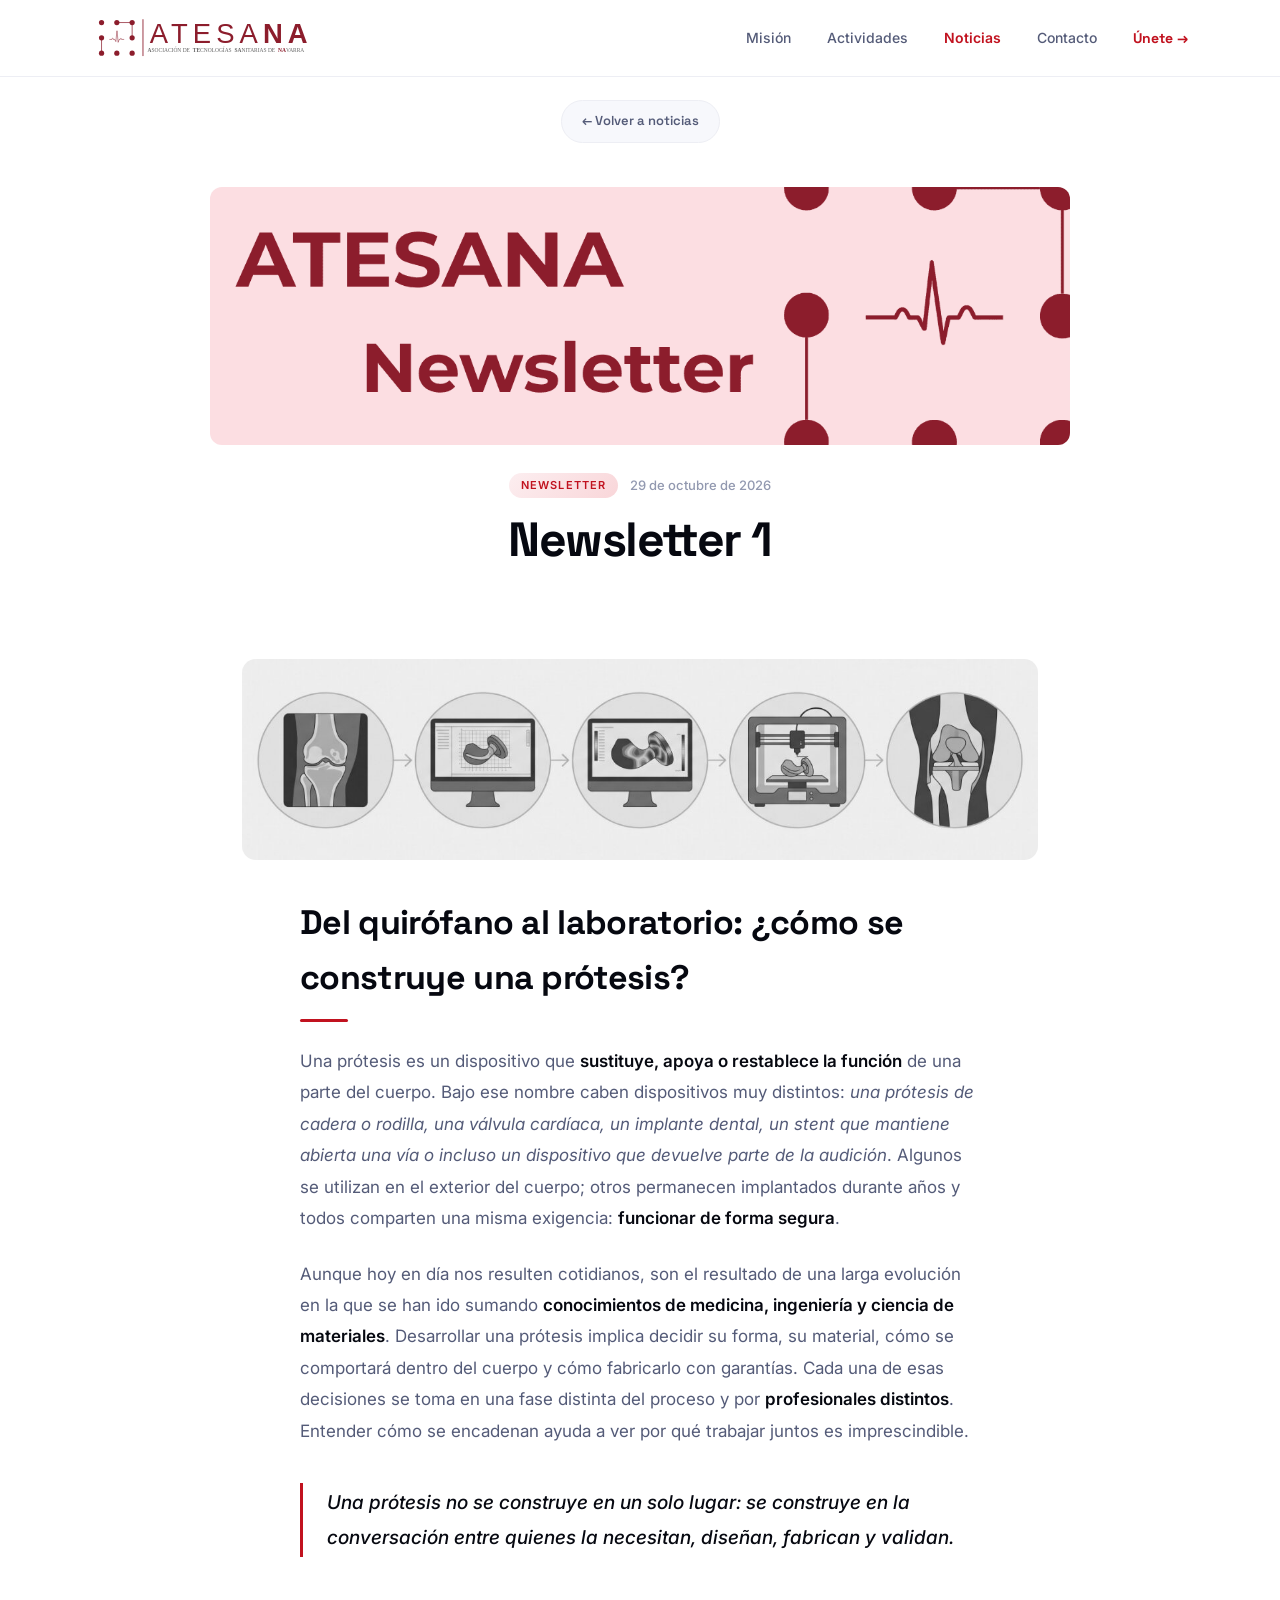
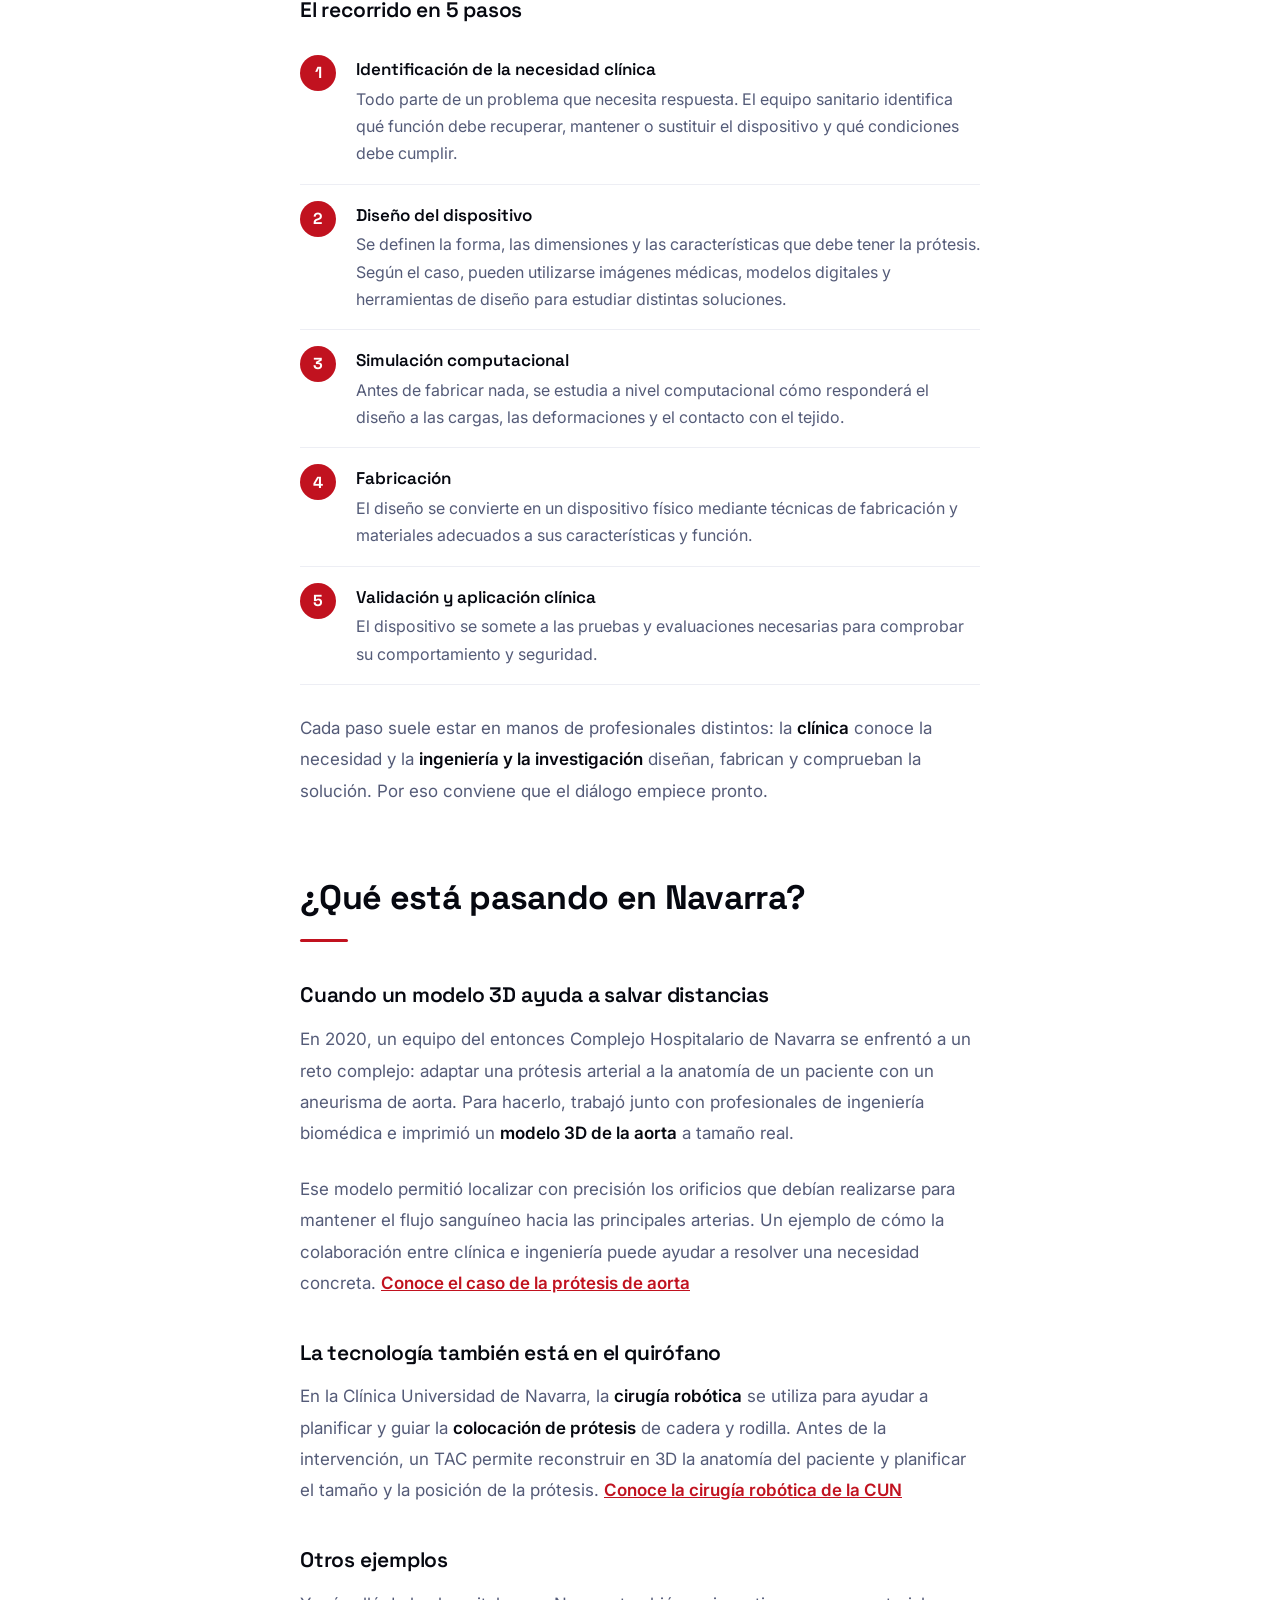
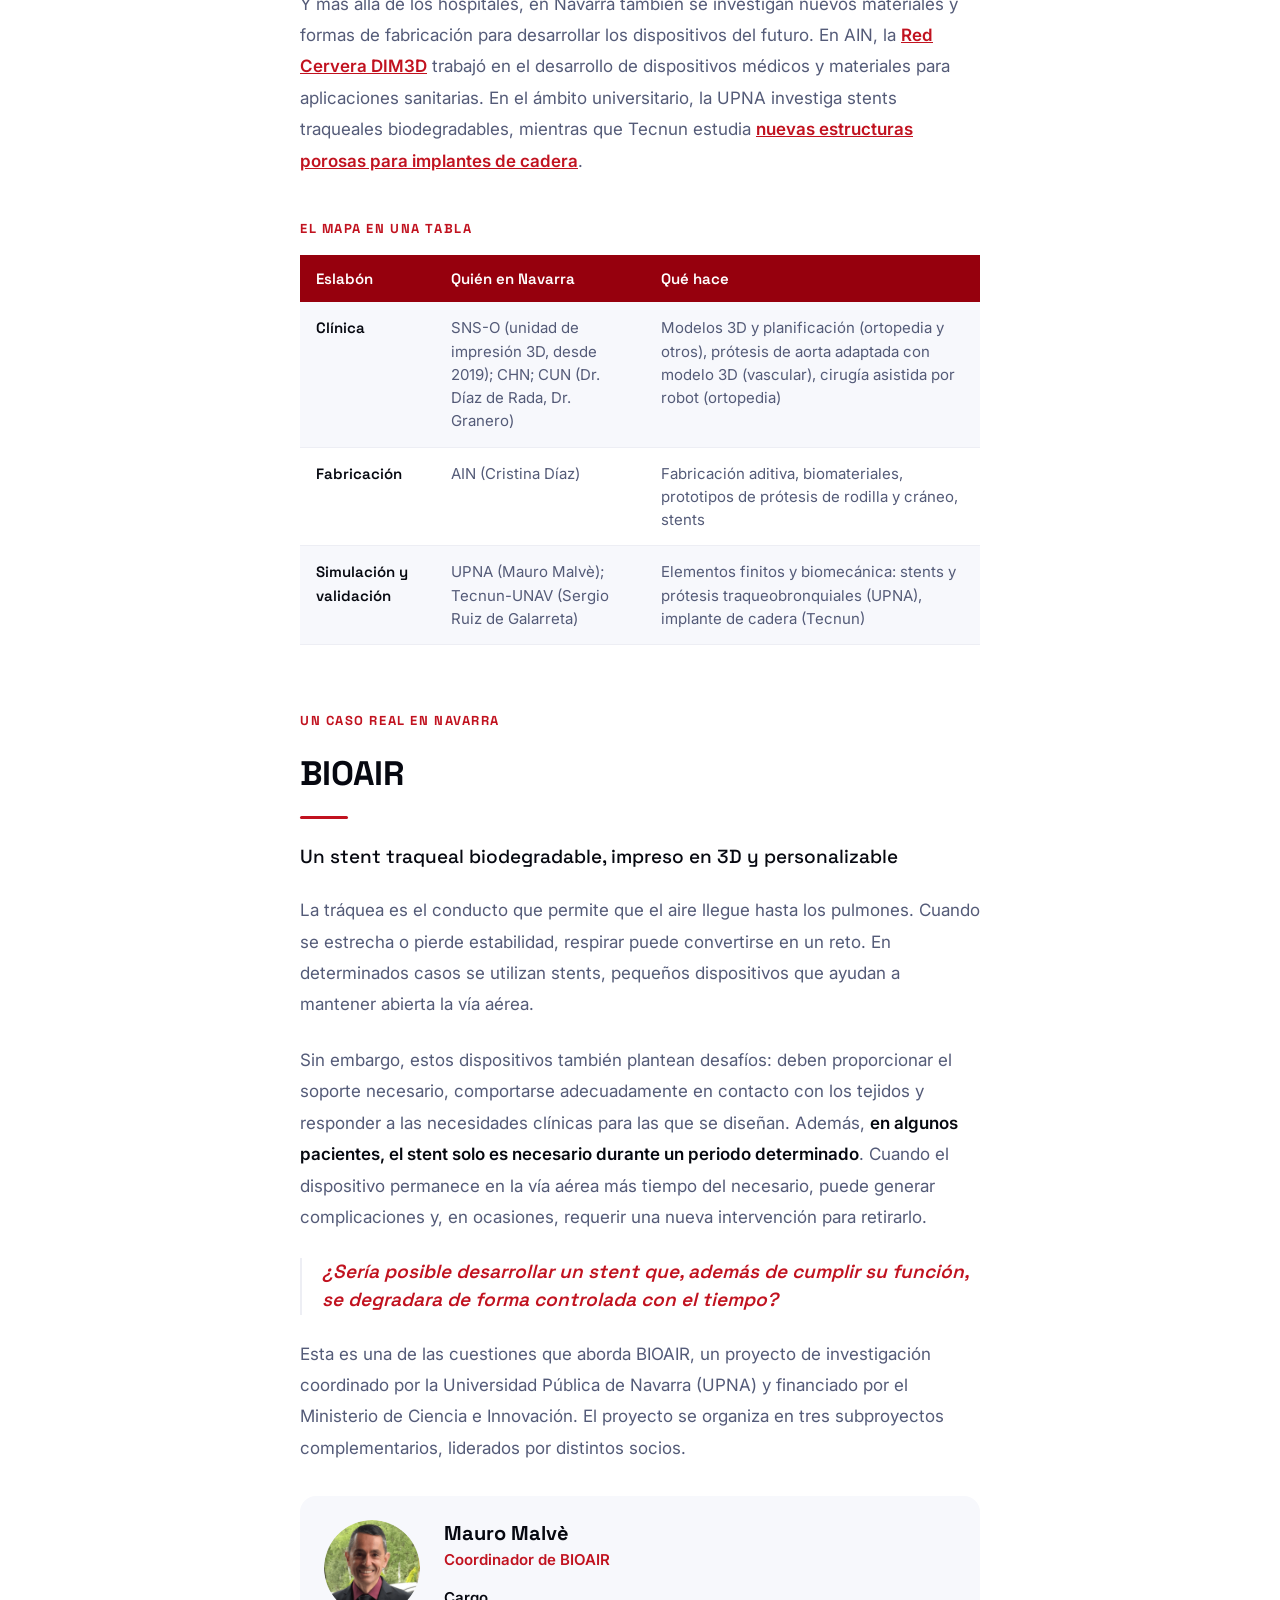
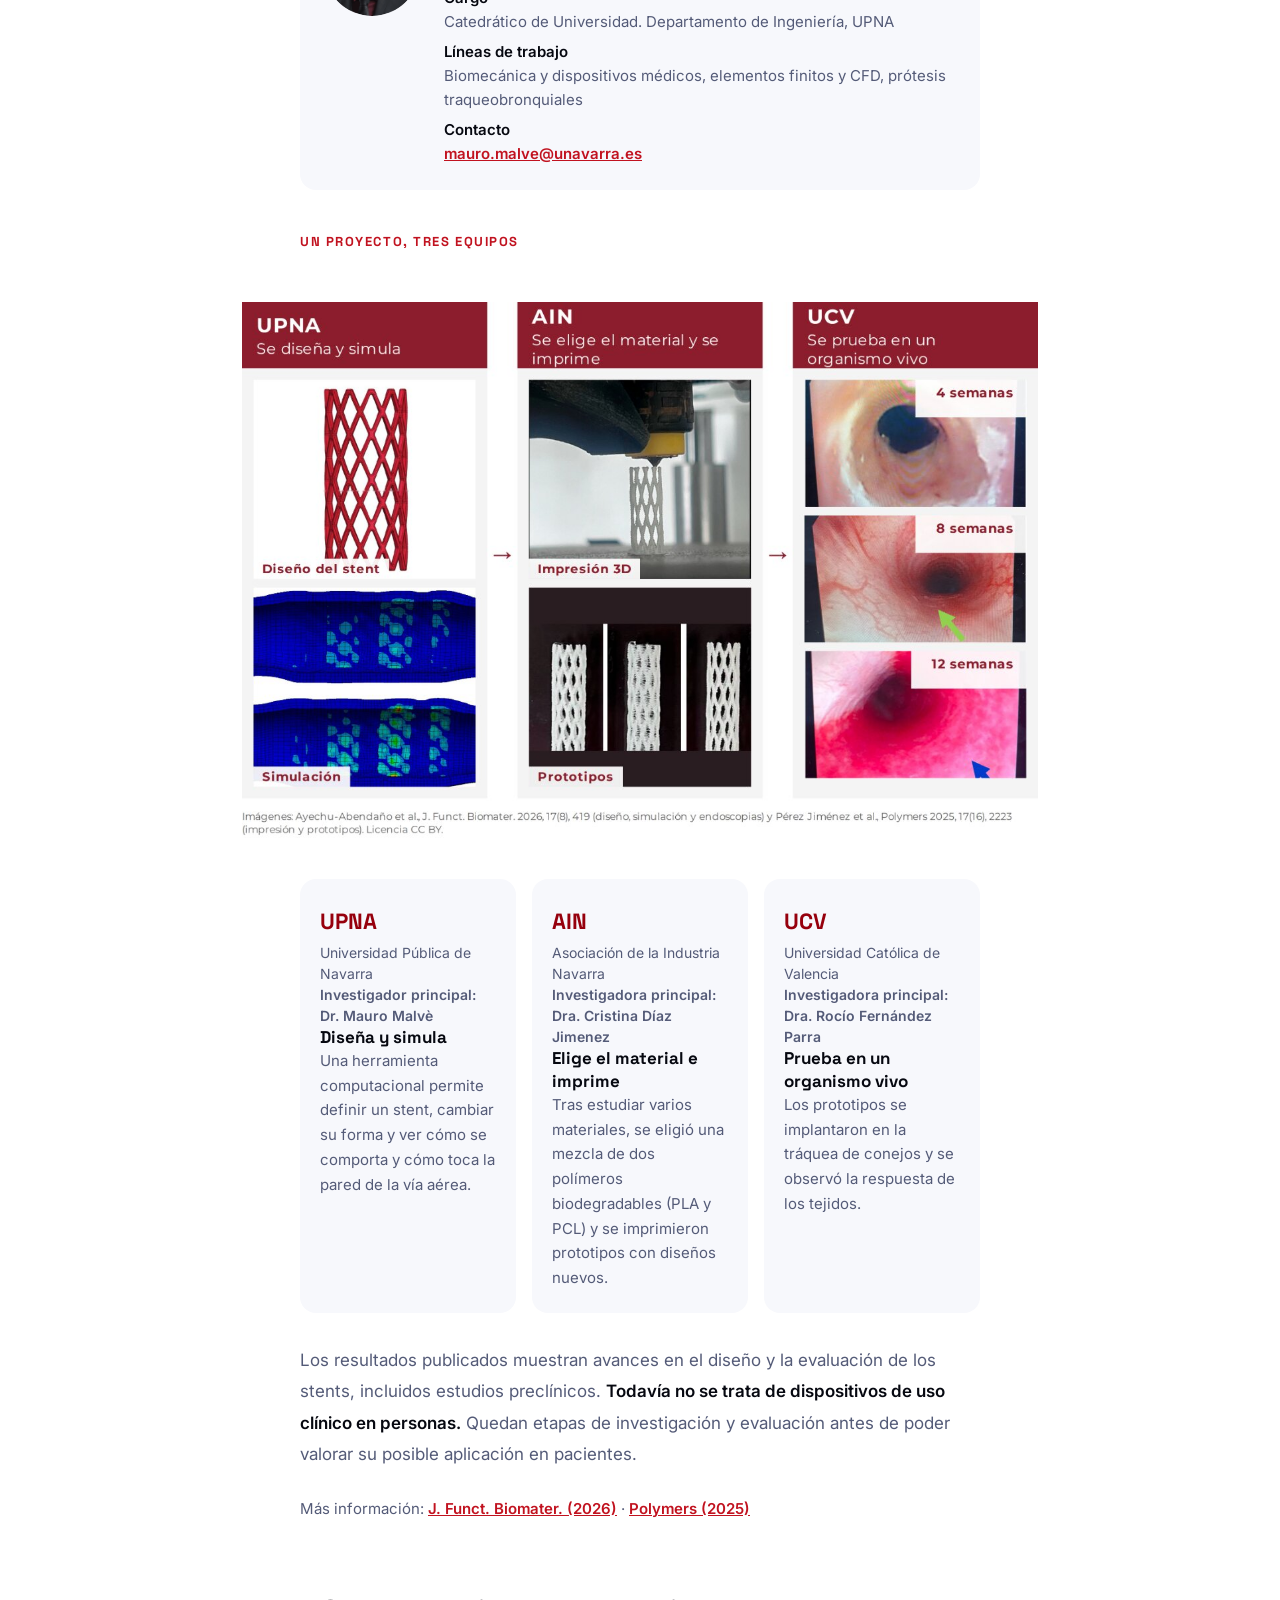
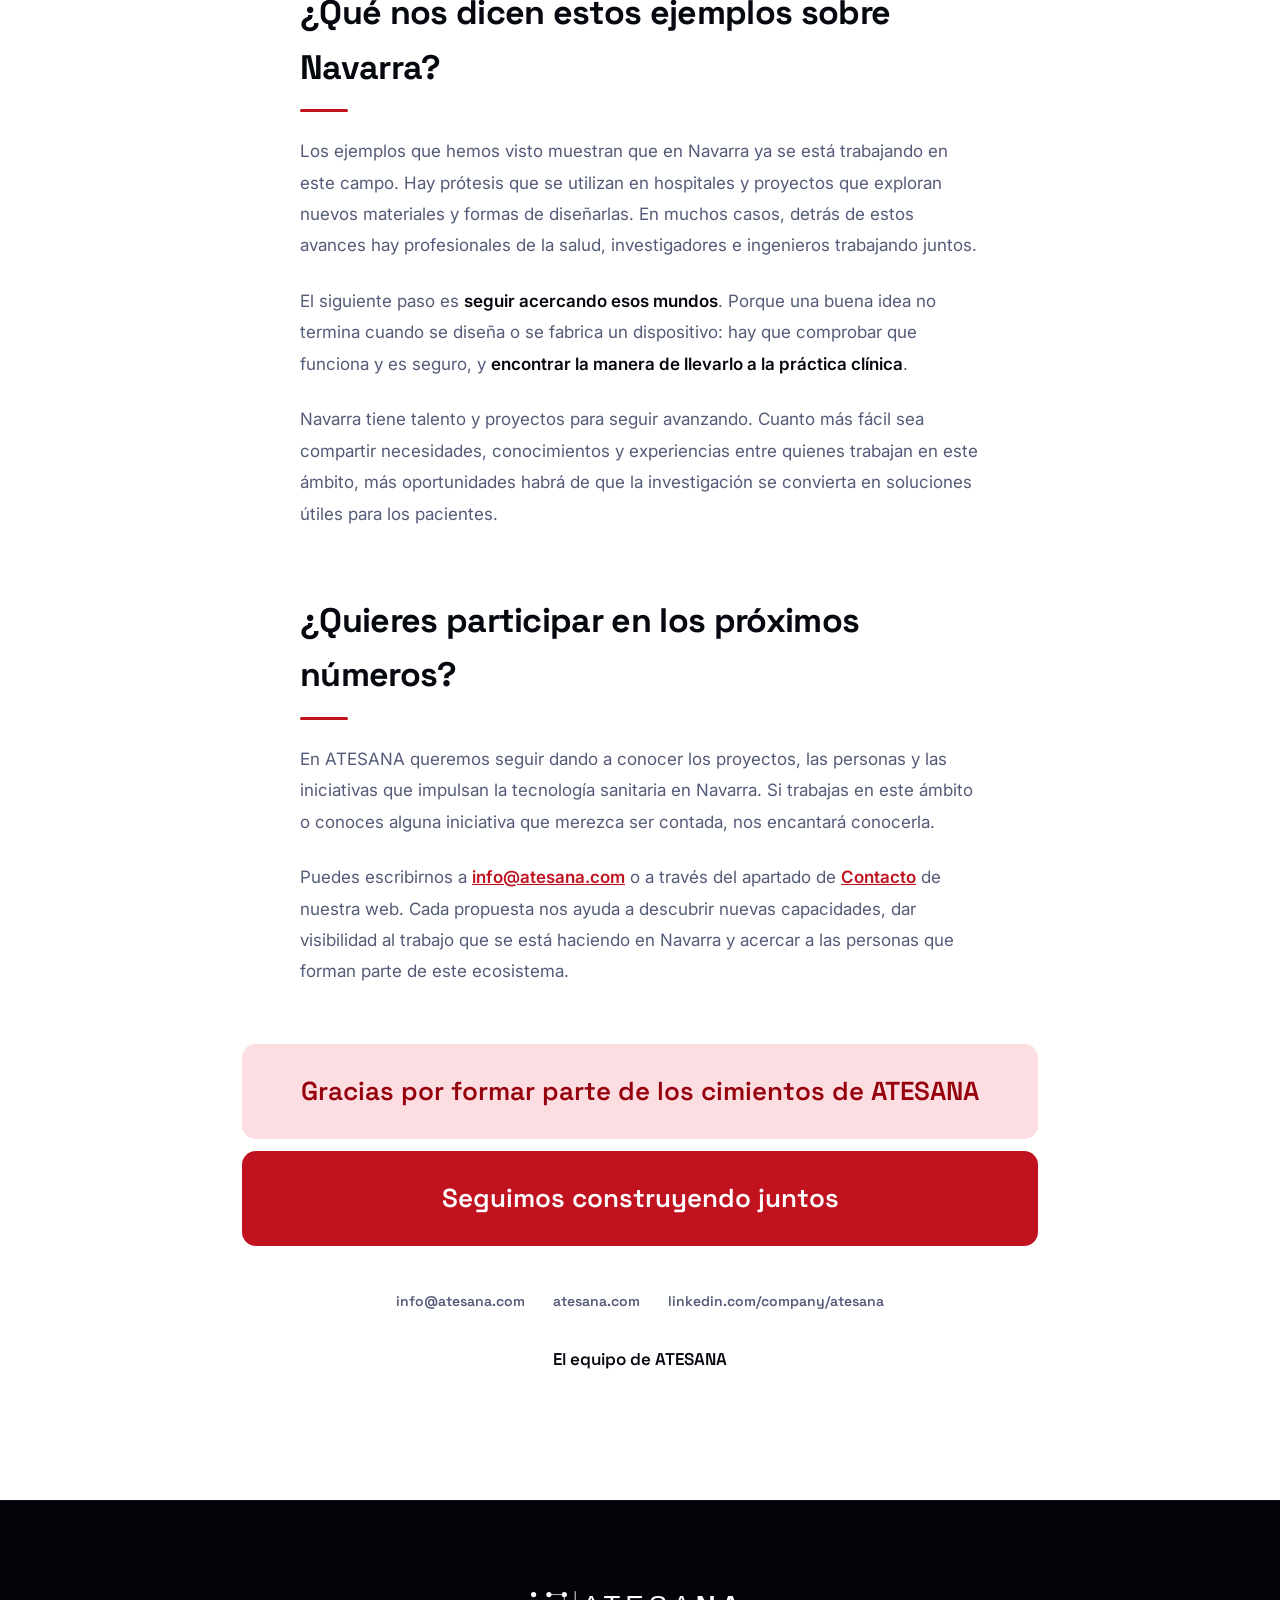
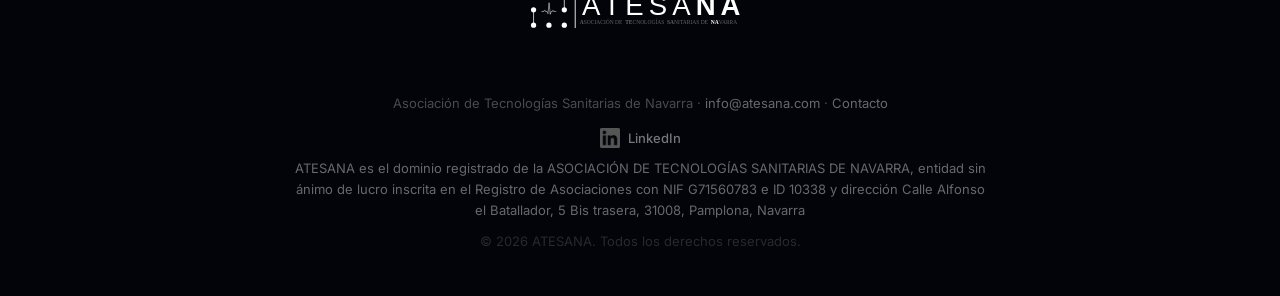
==== commit 7d3cb04e: "Fechar la Newsletter 1 el 29 de octubre Co-Authored-By: Claude Opus 5.5 <noreply@anthropic.com>" ====
--- a/noticias/newsletter-1/index.html
+++ b/noticias/newsletter-1/index.html
@@ -40,7 +40,7 @@
       <img src="cabecera.png" alt="ATESANA Newsletter" class="nl-masthead-img reveal" />
       <div class="article-meta reveal">
         <span class="news-badge">Newsletter</span>
-        <span class="article-date">31 de octubre de 2026</span>
+        <span class="article-date">29 de octubre de 2026</span>
       </div>
       <h1 class="nl-title reveal">Newsletter 1</h1>
     </div>
